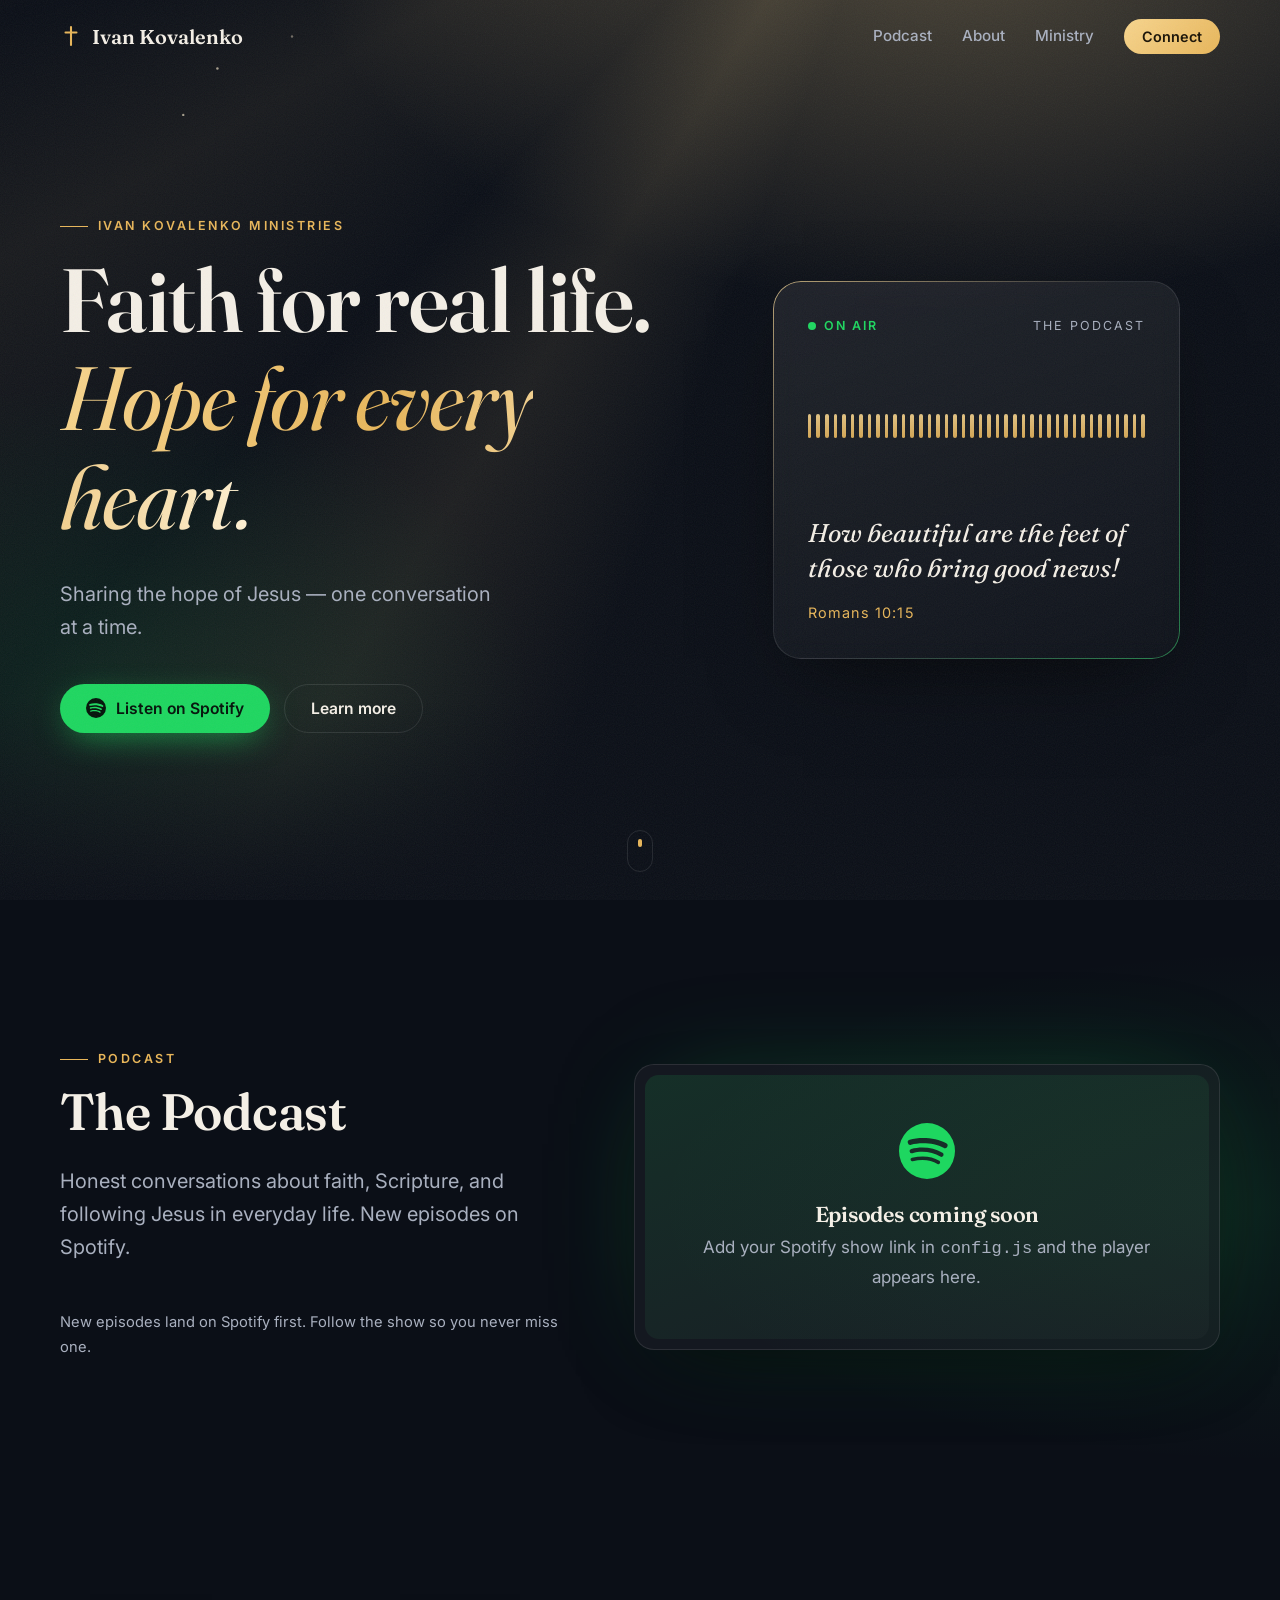
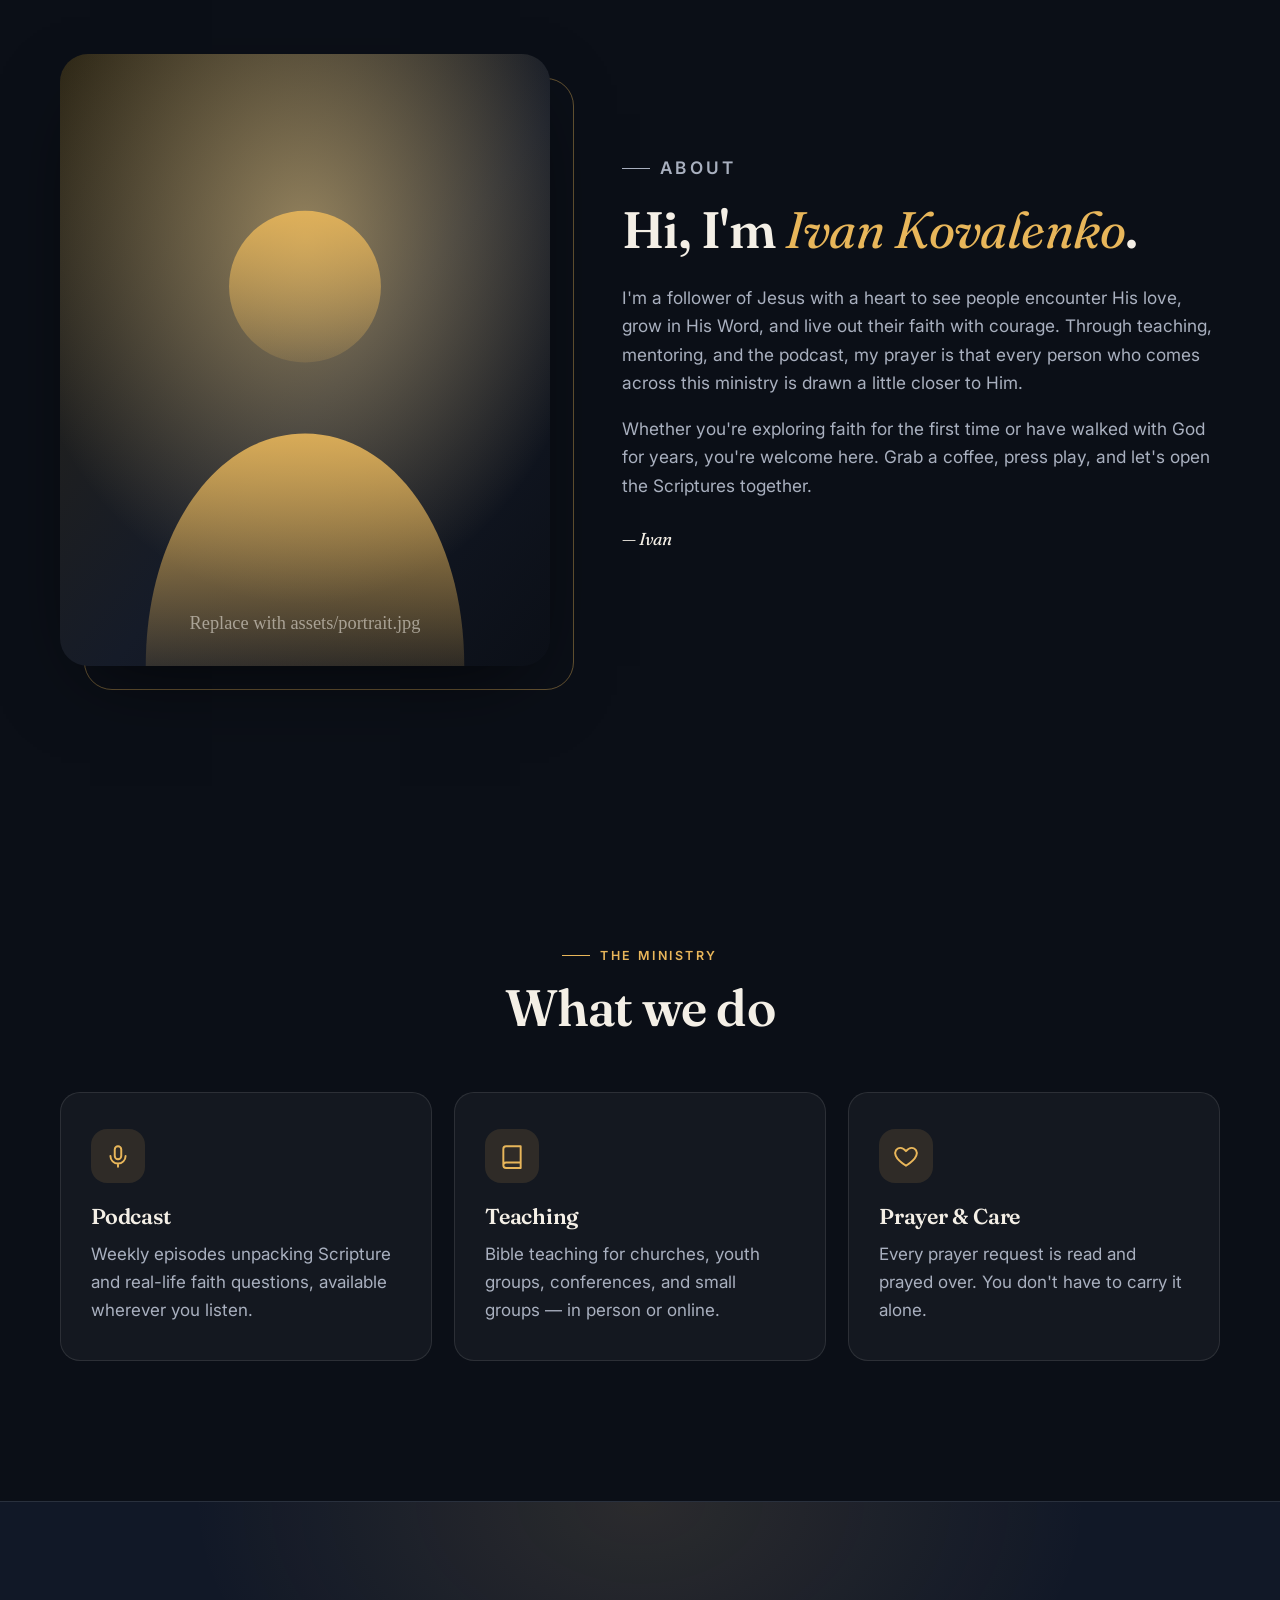
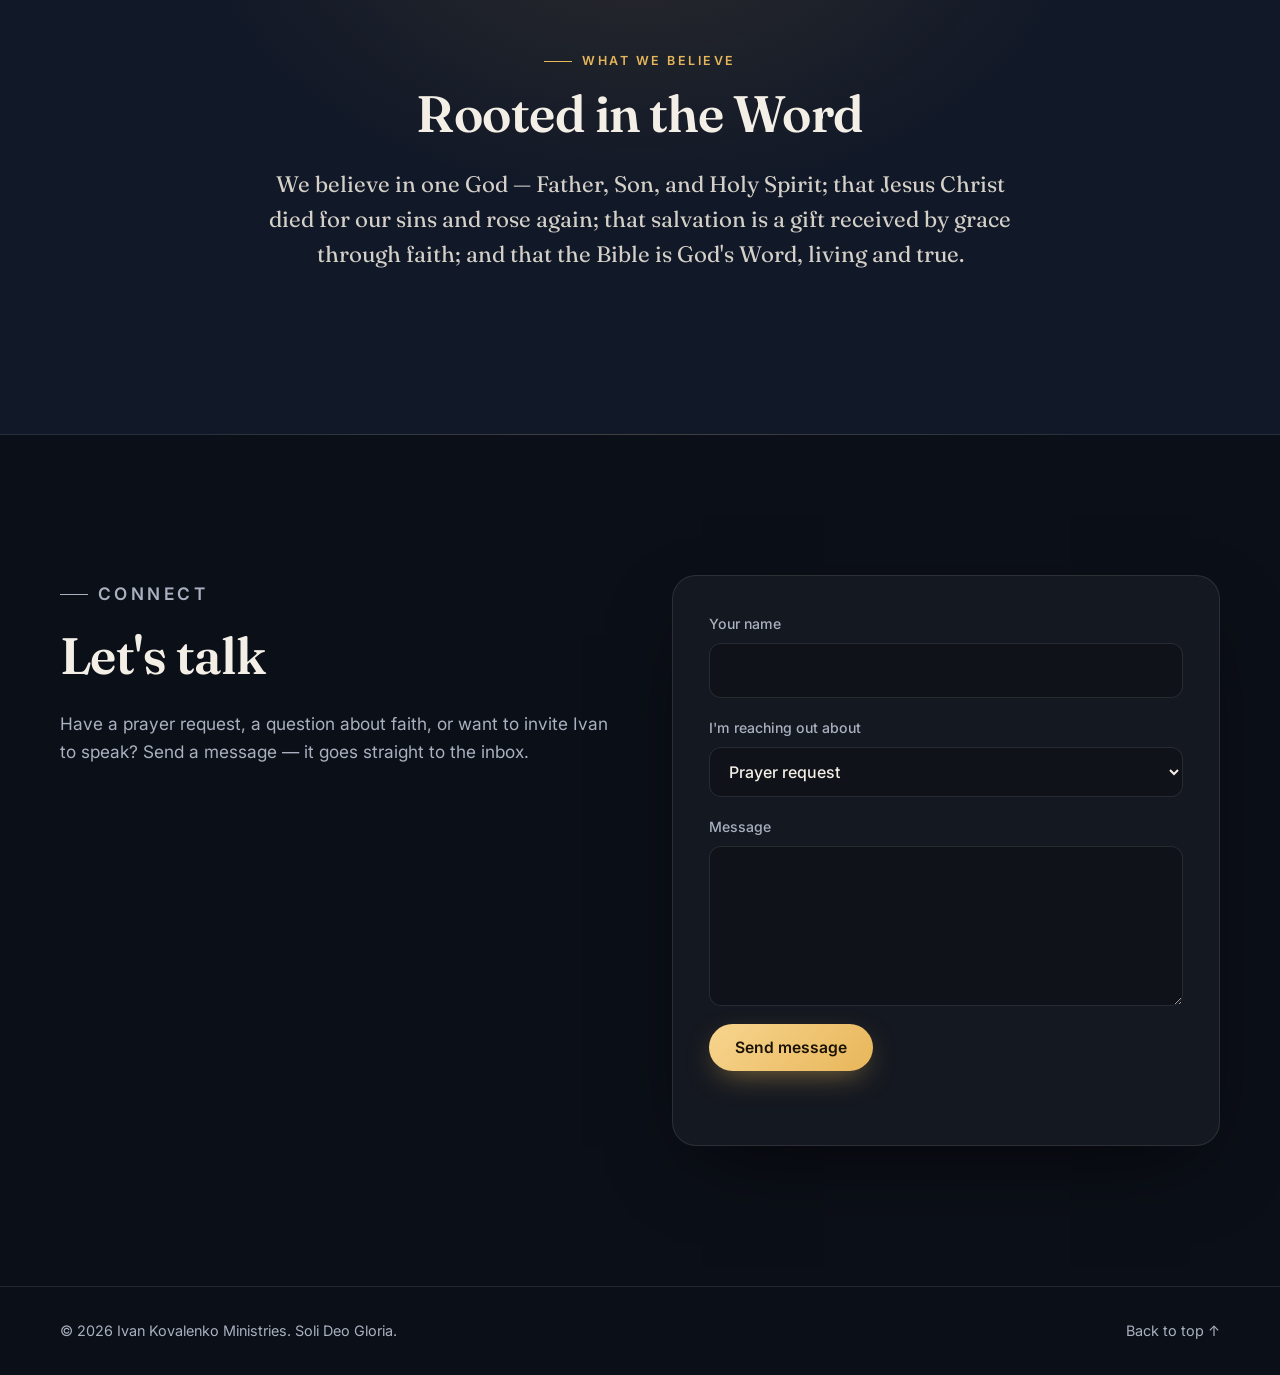
==== index.html @ 9dbd7602 "Build ministry & podcast website with Spotify embed Single-page static site: animated hero, Spotify " ====
<!doctype html>
<html lang="en">
<head>
  <meta charset="utf-8" />
  <meta name="viewport" content="width=device-width, initial-scale=1" />
  <title>Ivan Kovalenko — Ministry &amp; Podcast</title>
  <meta name="description" content="Ivan Kovalenko Ministries — teaching, encouragement, and a podcast about following Jesus. Listen on Spotify." />
  <meta property="og:title" content="Ivan Kovalenko — Ministry & Podcast" />
  <meta property="og:description" content="Teaching, encouragement, and a podcast about following Jesus. Listen on Spotify." />
  <meta property="og:type" content="website" />
  <meta name="theme-color" content="#1b2433" />
  <link rel="icon" href="assets/favicon.svg" type="image/svg+xml" />
  <link rel="preconnect" href="https://fonts.googleapis.com" />
  <link rel="preconnect" href="https://fonts.gstatic.com" crossorigin />
  <link href="https://fonts.googleapis.com/css2?family=Fraunces:opsz,wght@9..144,400;9..144,600;9..144,700&family=Inter:wght@400;500;600&display=swap" rel="stylesheet" />
  <link rel="stylesheet" href="styles.css" />
  <script src="config.js"></script>
</head>
<body>
  <a class="skip" href="#main">Skip to content</a>

  <header class="nav" id="top">
    <div class="wrap nav__inner">
      <a class="brand" href="#top">
        <svg class="brand__mark" viewBox="0 0 32 32" aria-hidden="true"><path d="M16 3v26M8 11h16" stroke="currentColor" stroke-width="3" stroke-linecap="round" fill="none"/></svg>
        <span data-site="name">Ivan Kovalenko</span>
      </a>
      <button class="nav__toggle" aria-expanded="false" aria-controls="nav-links" aria-label="Open menu">
        <span></span><span></span>
      </button>
      <nav id="nav-links" class="nav__links">
        <a href="#podcast">Podcast</a>
        <a href="#about">About</a>
        <a href="#ministry">Ministry</a>
        <a href="#contact" class="btn btn--small">Connect</a>
      </nav>
    </div>
  </header>

  <main id="main">
    <!-- HERO -->
    <section class="hero">
      <canvas class="stars" id="stars" aria-hidden="true"></canvas>
      <div class="wrap hero__grid">
        <div class="hero__copy reveal">
          <p class="eyebrow" data-site="ministryName">Ivan Kovalenko Ministries</p>
          <h1>Faith for real life.<br /><em>Hope for every heart.</em></h1>
          <p class="lead" data-site="tagline">Sharing the hope of Jesus — one conversation at a time.</p>
          <div class="hero__actions">
            <a class="btn btn--spotify" href="#podcast" data-spotify-link>
              <svg viewBox="0 0 24 24" aria-hidden="true"><path fill="currentColor" d="M12 0a12 12 0 1 0 0 24 12 12 0 0 0 0-24Zm5.5 17.3a.75.75 0 0 1-1 .25c-2.8-1.7-6.4-2.1-10.6-1.2a.75.75 0 1 1-.33-1.46c4.6-1 8.6-.6 11.7 1.3.35.22.47.68.25 1.1Zm1.47-3.27a.94.94 0 0 1-1.29.31c-3.2-2-8.1-2.55-11.9-1.4a.94.94 0 1 1-.54-1.8c4.3-1.3 9.7-.67 13.4 1.6.44.27.58.85.31 1.29Zm.13-3.4C15.3 8.4 8.9 8.2 5.2 9.3a1.12 1.12 0 1 1-.65-2.15c4.3-1.3 11.3-1.05 15.7 1.56a1.12 1.12 0 0 1-1.15 1.93Z"/></svg>
              Listen on Spotify
            </a>
            <a class="btn btn--ghost" href="#about">Learn more</a>
          </div>
        </div>
        <figure class="onair reveal" style="--d:.2s">
          <div class="onair__top"><span class="live">On air</span><span>The Podcast</span></div>
          <div class="wave" id="wave" aria-hidden="true"></div>
          <blockquote data-site="heroVerse.text">How beautiful are the feet of those who bring good news!</blockquote>
          <figcaption data-site="heroVerse.ref">Romans 10:15</figcaption>
        </figure>
      </div>
      <a class="scroll-cue" href="#podcast" aria-label="Scroll to podcast"></a>
    </section>

    <!-- PODCAST -->
    <section class="section podcast" id="podcast">
      <div class="wrap podcast__grid">
        <div>
          <p class="eyebrow">Podcast</p>
          <h2 data-site="podcast.title">The Podcast</h2>
          <p class="lead" data-site="podcast.description">Honest conversations about faith, Scripture, and following Jesus in everyday life.</p>
          <ul class="platforms" id="platforms"></ul>
          <p class="hint">New episodes land on Spotify first. Follow the show so you never miss one.</p>
        </div>
        <div class="player reveal" id="player" style="--d:.15s">
          <!-- Filled in from config.js. Shows a friendly placeholder until a Spotify link is set. -->
        </div>
      </div>
    </section>

    <!-- ABOUT -->
    <section class="section about" id="about">
      <div class="wrap about__grid">
        <div class="portrait reveal" aria-hidden="true">
          <img src="assets/portrait.jpg" alt="" id="portrait" onerror="this.onerror=null;this.src='assets/portrait.svg'" />
        </div>
        <div>
          <p class="eyebrow">About</p>
          <h2>Hi, I'm <span data-site="name">Ivan Kovalenko</span>.</h2>
          <p>
            I'm a follower of Jesus with a heart to see people encounter His love, grow in His Word,
            and live out their faith with courage. Through teaching, mentoring, and the podcast,
            my prayer is that every person who comes across this ministry is drawn a little closer to Him.
          </p>
          <p>
            Whether you're exploring faith for the first time or have walked with God for years,
            you're welcome here. Grab a coffee, press play, and let's open the Scriptures together.
          </p>
          <p class="signature">— Ivan</p>
        </div>
      </div>
    </section>

    <!-- MINISTRY -->
    <section class="section ministry" id="ministry">
      <div class="wrap">
        <p class="eyebrow center">The Ministry</p>
        <h2 class="center">What we do</h2>
        <div class="cards">
          <article class="card reveal">
            <div class="card__icon" aria-hidden="true">
              <svg viewBox="0 0 24 24"><path d="M12 3a3 3 0 0 0-3 3v6a3 3 0 0 0 6 0V6a3 3 0 0 0-3-3Zm-7 9a7 7 0 0 0 14 0M12 19v3" fill="none" stroke="currentColor" stroke-width="1.8" stroke-linecap="round"/></svg>
            </div>
            <h3>Podcast</h3>
            <p>Weekly episodes unpacking Scripture and real-life faith questions, available wherever you listen.</p>
          </article>
          <article class="card reveal">
            <div class="card__icon" aria-hidden="true">
              <svg viewBox="0 0 24 24"><path d="M4 5.5A2.5 2.5 0 0 1 6.5 3H20v15H6.5A2.5 2.5 0 0 0 4 20.5v-15ZM4 20.5A2.5 2.5 0 0 0 6.5 23H20v-5" fill="none" stroke="currentColor" stroke-width="1.8" stroke-linejoin="round"/></svg>
            </div>
            <h3>Teaching</h3>
            <p>Bible teaching for churches, youth groups, conferences, and small groups — in person or online.</p>
          </article>
          <article class="card reveal">
            <div class="card__icon" aria-hidden="true">
              <svg viewBox="0 0 24 24"><path d="M12 21s-7.5-4.6-9.5-9.3C1 8.2 3.2 4.5 6.8 4.5c2.1 0 3.6 1.1 5.2 3 1.6-1.9 3.1-3 5.2-3 3.6 0 5.8 3.7 4.3 7.2C19.5 16.4 12 21 12 21Z" fill="none" stroke="currentColor" stroke-width="1.8" stroke-linejoin="round"/></svg>
            </div>
            <h3>Prayer &amp; Care</h3>
            <p>Every prayer request is read and prayed over. You don't have to carry it alone.</p>
          </article>
        </div>
      </div>
    </section>

    <!-- BELIEFS -->
    <section class="section beliefs">
      <div class="wrap narrow center">
        <p class="eyebrow">What we believe</p>
        <h2>Rooted in the Word</h2>
        <p class="lead">
          We believe in one God — Father, Son, and Holy Spirit; that Jesus Christ died for our sins and rose again;
          that salvation is a gift received by grace through faith; and that the Bible is God's Word,
          living and true.
        </p>
      </div>
    </section>

    <!-- CONTACT -->
    <section class="section contact" id="contact">
      <div class="wrap contact__grid">
        <div>
          <p class="eyebrow">Connect</p>
          <h2>Let's talk</h2>
          <p>Have a prayer request, a question about faith, or want to invite Ivan to speak? Send a message — it goes straight to the inbox.</p>
          <ul class="socials" id="socials"></ul>
          <div class="give" id="give" hidden>
            <h3>Support the ministry</h3>
            <p>Your generosity helps keep the podcast and teaching free for everyone.</p>
            <a class="btn" id="give-link" href="#" target="_blank" rel="noopener">Give online</a>
          </div>
        </div>
        <form class="form reveal" id="contact-form" novalidate>
          <label>Your name
            <input name="name" type="text" autocomplete="name" required />
          </label>
          <label>I'm reaching out about
            <select name="topic">
              <option>Prayer request</option>
              <option>Speaking invitation</option>
              <option>Podcast feedback</option>
              <option>Something else</option>
            </select>
          </label>
          <label>Message
            <textarea name="message" rows="5" required></textarea>
          </label>
          <button class="btn" type="submit">Send message</button>
          <p class="form__note" id="form-note" role="status"></p>
        </form>
      </div>
    </section>
  </main>

  <footer class="footer">
    <div class="wrap footer__inner">
      <p>© <span id="year"></span> <span data-site="ministryName">Ivan Kovalenko Ministries</span>. Soli Deo Gloria.</p>
      <a href="#top">Back to top ↑</a>
    </div>
  </footer>

  <script src="main.js"></script>
</body>
</html>
---- styles.css ----
/* ─────────────────────────────────────────────────────────────
   Ivan Kovalenko — Ministry & Podcast
   Theme: night sky, warm gold light, Spotify green accents
   ───────────────────────────────────────────────────────────── */
:root {
  --bg: #0b0f17;
  --bg-2: #111827;
  --surface: rgba(255, 255, 255, 0.04);
  --surface-2: rgba(255, 255, 255, 0.07);
  --line: rgba(255, 255, 255, 0.1);
  --text: #f4efe6;
  --muted: #a9b0bf;
  --gold: #e8b65a;
  --gold-2: #f7d58e;
  --spotify: #1ed760;
  --radius: 20px;
  --serif: "Fraunces", Georgia, serif;
  --sans: "Inter", system-ui, -apple-system, Segoe UI, Roboto, sans-serif;
  --shadow: 0 30px 80px -30px rgba(0, 0, 0, 0.7);
}

*,
*::before,
*::after { box-sizing: border-box; }

html { scroll-behavior: smooth; scroll-padding-top: 80px; }

body {
  margin: 0;
  background: var(--bg);
  color: var(--text);
  font-family: var(--sans);
  font-size: 17px;
  line-height: 1.65;
  -webkit-font-smoothing: antialiased;
  overflow-x: hidden;
}

/* Film grain over everything for a warm, cinematic texture */
body::after {
  content: "";
  position: fixed;
  inset: 0;
  pointer-events: none;
  z-index: 100;
  opacity: 0.06;
  background-image: url("data:image/svg+xml;utf8,<svg xmlns='http://www.w3.org/2000/svg' width='160' height='160'><filter id='n'><feTurbulence type='fractalNoise' baseFrequency='.9' numOctaves='3' stitchTiles='stitch'/></filter><rect width='100%' height='100%' filter='url(%23n)'/></svg>");
}

img { max-width: 100%; display: block; }
a { color: inherit; }
h1, h2, h3 { font-family: var(--serif); font-weight: 600; line-height: 1.1; margin: 0 0 0.5em; letter-spacing: -0.01em; }
h2 { font-size: clamp(2rem, 4.5vw, 3.2rem); }
h3 { font-size: 1.35rem; }
p { margin: 0 0 1em; }

.wrap { width: min(1160px, 100% - 32px); margin-inline: auto; }
.narrow { max-width: 760px; }
.center { text-align: center; }

.skip { position: absolute; left: -9999px; }
.skip:focus { left: 16px; top: 16px; z-index: 200; background: var(--gold); color: #111; padding: 8px 14px; border-radius: 8px; }

.eyebrow {
  display: inline-flex;
  align-items: center;
  gap: 10px;
  font-size: 0.78rem;
  font-weight: 600;
  letter-spacing: 0.2em;
  text-transform: uppercase;
  color: var(--gold);
  margin-bottom: 1.1em;
}
.eyebrow::before { content: ""; width: 28px; height: 1px; background: currentColor; }
.eyebrow.center { display: flex; justify-content: center; }

.lead { font-size: clamp(1.08rem, 1.6vw, 1.25rem); color: var(--muted); }

/* ── Buttons ─────────────────────────────────────────────── */
.btn {
  --b: var(--gold);
  display: inline-flex;
  align-items: center;
  gap: 10px;
  padding: 14px 26px;
  border-radius: 999px;
  border: 0;
  background: linear-gradient(135deg, var(--gold-2), var(--gold));
  color: #1a1306;
  font: 600 0.98rem var(--sans);
  text-decoration: none;
  cursor: pointer;
  transition: transform 0.2s ease, box-shadow 0.2s ease, background 0.2s;
  box-shadow: 0 10px 30px -10px rgba(232, 182, 90, 0.6);
}
.btn:hover { transform: translateY(-2px); box-shadow: 0 16px 40px -12px rgba(232, 182, 90, 0.8); }
.btn svg { width: 20px; height: 20px; }
.btn--small { padding: 9px 18px; font-size: 0.9rem; box-shadow: none; }
.btn--spotify { background: var(--spotify); color: #04130a; box-shadow: 0 10px 34px -10px rgba(30, 215, 96, 0.7); }
.btn--spotify:hover { box-shadow: 0 18px 44px -12px rgba(30, 215, 96, 0.9); }
.btn--ghost { background: transparent; color: var(--text); border: 1px solid var(--line); box-shadow: none; }
.btn--ghost:hover { background: var(--surface-2); box-shadow: none; }
:focus-visible { outline: 2px solid var(--gold); outline-offset: 3px; }

/* ── Nav ─────────────────────────────────────────────────── */
.nav {
  position: fixed;
  inset: 0 0 auto;
  z-index: 50;
  transition: background 0.3s, border-color 0.3s, backdrop-filter 0.3s;
  border-bottom: 1px solid transparent;
}
.nav.is-scrolled { background: rgba(11, 15, 23, 0.75); backdrop-filter: blur(14px); border-color: var(--line); }
.nav__inner { display: flex; align-items: center; justify-content: space-between; height: 72px; }
.brand { display: inline-flex; align-items: center; gap: 10px; font-family: var(--serif); font-size: 1.25rem; font-weight: 600; text-decoration: none; }
.brand__mark { width: 22px; height: 22px; color: var(--gold); }
.nav__links { display: flex; align-items: center; gap: 30px; }
.nav__links a:not(.btn) { text-decoration: none; color: var(--muted); font-size: 0.95rem; font-weight: 500; transition: color 0.2s; }
.nav__links a:not(.btn):hover { color: var(--text); }
.nav__toggle { display: none; background: none; border: 0; width: 44px; height: 44px; cursor: pointer; padding: 10px; }
.nav__toggle span { display: block; height: 2px; background: var(--text); margin: 6px 0; transition: transform 0.3s; }
.nav__toggle[aria-expanded="true"] span:first-child { transform: translateY(4px) rotate(45deg); }
.nav__toggle[aria-expanded="true"] span:last-child { transform: translateY(-4px) rotate(-45deg); }

/* ── Hero ────────────────────────────────────────────────── */
.hero {
  position: relative;
  min-height: 100svh;
  display: grid;
  align-items: center;
  padding: 120px 0 80px;
  isolation: isolate;
  overflow: hidden;
}
/* Light breaking through: a warm glow and soft rays from the top */
.hero::before {
  content: "";
  position: absolute;
  inset: -20% -10% auto;
  height: 120%;
  z-index: -2;
  background:
    radial-gradient(60% 50% at 70% 10%, rgba(247, 213, 142, 0.28), transparent 70%),
    radial-gradient(40% 40% at 15% 80%, rgba(30, 215, 96, 0.1), transparent 70%),
    conic-gradient(from 200deg at 70% -10%, transparent 0deg, rgba(247, 213, 142, 0.08) 12deg, transparent 24deg, rgba(247, 213, 142, 0.06) 40deg, transparent 52deg, rgba(247, 213, 142, 0.07) 70deg, transparent 84deg);
  animation: breathe 10s ease-in-out infinite alternate;
}
.hero::after {
  content: "";
  position: absolute;
  inset: auto 0 0;
  height: 200px;
  z-index: -1;
  background: linear-gradient(transparent, var(--bg));
}
@keyframes breathe { from { opacity: 0.75; transform: scale(1); } to { opacity: 1; transform: scale(1.05); } }

.stars { position: absolute; inset: 0; z-index: -2; pointer-events: none; }

.hero__grid { display: grid; grid-template-columns: 1.25fr 1fr; gap: 64px; align-items: center; }
.hero h1 { font-size: clamp(2.8rem, 7vw, 5.6rem); font-weight: 600; margin-bottom: 0.35em; }
.hero h1 em {
  font-style: italic;
  font-weight: 400;
  background: linear-gradient(100deg, var(--gold-2), var(--gold) 50%, #fff3d6);
  -webkit-background-clip: text;
  background-clip: text;
  color: transparent;
}
.hero .lead { max-width: 34ch; margin-bottom: 2em; }
.hero__actions { display: flex; flex-wrap: wrap; gap: 14px; }

/* Hero visual: glowing "now playing" card with live waveform */
.onair {
  position: relative;
  padding: 34px;
  border-radius: 28px;
  background: linear-gradient(160deg, rgba(255, 255, 255, 0.08), rgba(255, 255, 255, 0.02));
  border: 1px solid var(--line);
  backdrop-filter: blur(10px);
  box-shadow: var(--shadow);
  transform: rotate(1.5deg);
}
.onair::before {
  content: "";
  position: absolute;
  inset: -1px;
  border-radius: inherit;
  padding: 1px;
  background: linear-gradient(140deg, rgba(247, 213, 142, 0.7), transparent 40%, transparent 60%, rgba(30, 215, 96, 0.5));
  -webkit-mask: linear-gradient(#000 0 0) content-box, linear-gradient(#000 0 0);
  -webkit-mask-composite: xor;
  mask-composite: exclude;
  pointer-events: none;
}
.onair__top { display: flex; align-items: center; justify-content: space-between; font-size: 0.78rem; letter-spacing: 0.16em; text-transform: uppercase; color: var(--muted); }
.live { display: inline-flex; align-items: center; gap: 8px; color: var(--spotify); font-weight: 600; }
.live::before { content: ""; width: 8px; height: 8px; border-radius: 50%; background: currentColor; box-shadow: 0 0 0 0 currentColor; animation: pulse 1.8s infinite; }
@keyframes pulse { 0% { box-shadow: 0 0 0 0 rgba(30, 215, 96, 0.6); } 100% { box-shadow: 0 0 0 12px rgba(30, 215, 96, 0); } }

.wave { display: flex; align-items: center; gap: 5px; height: 120px; margin: 30px 0; }
.wave i {
  flex: 1;
  border-radius: 99px;
  background: linear-gradient(var(--gold-2), var(--gold));
  height: 20%;
  animation: bar 1.4s ease-in-out infinite;
  opacity: 0.9;
}
@keyframes bar { 0%, 100% { height: 18%; } 50% { height: var(--h, 80%); } }

.onair blockquote { font-family: var(--serif); font-size: clamp(1.3rem, 2.2vw, 1.6rem); font-style: italic; line-height: 1.35; margin: 0 0 0.6em; }
.onair figcaption { color: var(--gold); font-size: 0.9rem; letter-spacing: 0.08em; }

.scroll-cue { position: absolute; left: 50%; bottom: 28px; translate: -50% 0; width: 26px; height: 42px; border: 1.5px solid var(--line); border-radius: 20px; }
.scroll-cue::after { content: ""; position: absolute; left: 50%; top: 8px; width: 4px; height: 8px; margin-left: -2px; border-radius: 4px; background: var(--gold); animation: cue 2s infinite; }
@keyframes cue { 0% { opacity: 0; transform: translateY(0); } 40% { opacity: 1; } 100% { opacity: 0; transform: translateY(14px); } }

/* ── Sections ────────────────────────────────────────────── */
.section { padding: clamp(80px, 12vw, 140px) 0; position: relative; }

/* Podcast */
.podcast { background: radial-gradient(70% 60% at 100% 50%, rgba(30, 215, 96, 0.08), transparent 70%); }
.podcast__grid { display: grid; grid-template-columns: 1fr 1.15fr; gap: 64px; align-items: center; }
.platforms { list-style: none; padding: 0; margin: 28px 0 18px; display: flex; flex-wrap: wrap; gap: 12px; }
.hint { color: var(--muted); font-size: 0.92rem; }

.player {
  border-radius: var(--radius);
  background: var(--surface);
  border: 1px solid var(--line);
  padding: 10px;
  box-shadow: var(--shadow), 0 0 120px -40px rgba(30, 215, 96, 0.35);
}
.player iframe { display: block; width: 100%; height: 352px; border: 0; border-radius: 14px; }
.player__empty { padding: 48px 32px; text-align: center; border-radius: 14px; background: linear-gradient(160deg, rgba(30, 215, 96, 0.12), rgba(255, 255, 255, 0.02)); }
.player__empty svg { width: 56px; height: 56px; color: var(--spotify); margin: 0 auto 16px; }
.player__empty h3 { margin-bottom: 0.3em; }
.player__empty p { color: var(--muted); margin: 0; }

/* About */
.about__grid { display: grid; grid-template-columns: 0.9fr 1.1fr; gap: 72px; align-items: center; }
.portrait { position: relative; aspect-ratio: 4 / 5; border-radius: 28px; }
.portrait img { width: 100%; height: 100%; object-fit: cover; border-radius: inherit; position: relative; z-index: 1; box-shadow: var(--shadow); }
.portrait::before {
  content: "";
  position: absolute;
  inset: 24px -24px -24px 24px;
  border-radius: inherit;
  border: 1px solid rgba(232, 182, 90, 0.4);
}
.about p { color: var(--muted); font-size: 1.08rem; }
.about h2 span { color: var(--gold); font-style: italic; font-weight: 400; }
.signature { font-family: var(--serif); font-style: italic; font-size: 1.6rem; color: var(--text) !important; margin-top: 1.4em; }

/* Ministry cards */
.cards { display: grid; grid-template-columns: repeat(3, 1fr); gap: 22px; margin-top: 56px; }
.card {
  position: relative;
  padding: 36px 30px;
  border-radius: var(--radius);
  background: var(--surface);
  border: 1px solid var(--line);
  transition: transform 0.35s ease, border-color 0.35s, background 0.35s;
  overflow: hidden;
}
.card::after {
  content: "";
  position: absolute;
  inset: auto -40% -60% auto;
  width: 220px;
  height: 220px;
  border-radius: 50%;
  background: radial-gradient(rgba(232, 182, 90, 0.25), transparent 70%);
  opacity: 0;
  transition: opacity 0.35s;
}
.card:hover { transform: translateY(-6px); border-color: rgba(232, 182, 90, 0.45); background: var(--surface-2); }
.card:hover::after { opacity: 1; }
.card__icon { width: 54px; height: 54px; display: grid; place-items: center; border-radius: 16px; background: rgba(232, 182, 90, 0.12); color: var(--gold); margin-bottom: 22px; }
.card__icon svg { width: 26px; height: 26px; }
.card p { color: var(--muted); margin: 0; }

/* Beliefs — big verse band */
.beliefs {
  background:
    radial-gradient(50% 80% at 50% 0%, rgba(232, 182, 90, 0.12), transparent 70%),
    var(--bg-2);
  border-block: 1px solid var(--line);
}
.beliefs .lead { color: #d4d0c8; font-size: clamp(1.15rem, 2vw, 1.4rem); font-family: var(--serif); line-height: 1.55; }

/* Contact */
.contact__grid { display: grid; grid-template-columns: 1fr 1fr; gap: 64px; align-items: start; }
.contact__grid > div > p { color: var(--muted); font-size: 1.08rem; }
.socials { list-style: none; padding: 0; margin: 24px 0 0; display: flex; gap: 12px; flex-wrap: wrap; }
.socials a { display: inline-flex; padding: 10px 18px; border-radius: 999px; border: 1px solid var(--line); text-decoration: none; font-size: 0.92rem; transition: background 0.2s, border-color 0.2s; }
.socials a:hover { background: var(--surface-2); border-color: var(--gold); }
.give { margin-top: 40px; padding: 28px; border-radius: var(--radius); background: linear-gradient(150deg, rgba(232, 182, 90, 0.14), rgba(255, 255, 255, 0.02)); border: 1px solid rgba(232, 182, 90, 0.3); }
.give p { color: var(--muted); }

.form { display: grid; gap: 18px; padding: 36px; border-radius: 24px; background: var(--surface); border: 1px solid var(--line); box-shadow: var(--shadow); }
.form label { display: grid; gap: 8px; font-size: 0.88rem; font-weight: 500; color: var(--muted); }
.form input,
.form select,
.form textarea {
  font: inherit;
  font-size: 1rem;
  color: var(--text);
  background: rgba(0, 0, 0, 0.25);
  border: 1px solid var(--line);
  border-radius: 12px;
  padding: 13px 15px;
  transition: border-color 0.2s, box-shadow 0.2s;
}
.form select option { background: var(--bg-2); }
.form input:focus,
.form select:focus,
.form textarea:focus { outline: none; border-color: var(--gold); box-shadow: 0 0 0 4px rgba(232, 182, 90, 0.15); }
.form textarea { resize: vertical; }
.form .btn { justify-self: start; }
.form__note { margin: 0; font-size: 0.9rem; color: var(--gold-2); min-height: 1.4em; }

/* Footer */
.footer { border-top: 1px solid var(--line); padding: 32px 0; color: var(--muted); font-size: 0.9rem; }
.footer__inner { display: flex; justify-content: space-between; gap: 16px; flex-wrap: wrap; }
.footer p { margin: 0; }
.footer a { text-decoration: none; }
.footer a:hover { color: var(--gold); }

/* ── Scroll reveal ───────────────────────────────────────── */
.reveal { opacity: 0; transform: translateY(28px); transition: opacity 0.9s ease, transform 0.9s cubic-bezier(0.2, 0.7, 0.2, 1); transition-delay: var(--d, 0s); }
.reveal.is-in { opacity: 1; transform: none; }

/* ── Responsive ──────────────────────────────────────────── */
@media (max-width: 900px) {
  .hero__grid,
  .podcast__grid,
  .about__grid,
  .contact__grid { grid-template-columns: 1fr; gap: 48px; }
  .onair { transform: none; }
  .cards { grid-template-columns: 1fr; }
  .portrait { max-width: 380px; }
  .portrait::before { inset: 16px -12px -16px 12px; }
}

@media (max-width: 720px) {
  .nav__toggle { display: block; }
  .nav__links {
    position: fixed;
    inset: 72px 0 auto;
    flex-direction: column;
    align-items: stretch;
    gap: 0;
    padding: 12px 16px 24px;
    background: rgba(11, 15, 23, 0.97);
    border-bottom: 1px solid var(--line);
    transform: translateY(-120%);
    transition: transform 0.35s ease;
  }
  .nav__links.is-open { transform: none; }
  .nav__links a:not(.btn) { padding: 14px 4px; border-bottom: 1px solid var(--line); font-size: 1.05rem; }
  .nav__links .btn { margin-top: 16px; justify-content: center; }
  .form { padding: 24px; }
  .scroll-cue { display: none; }
  .wave { height: 90px; }
}

@media (prefers-reduced-motion: reduce) {
  *, *::before, *::after { animation: none !important; transition: none !important; }
  .reveal { opacity: 1; transform: none; }
  html { scroll-behavior: auto; }
}
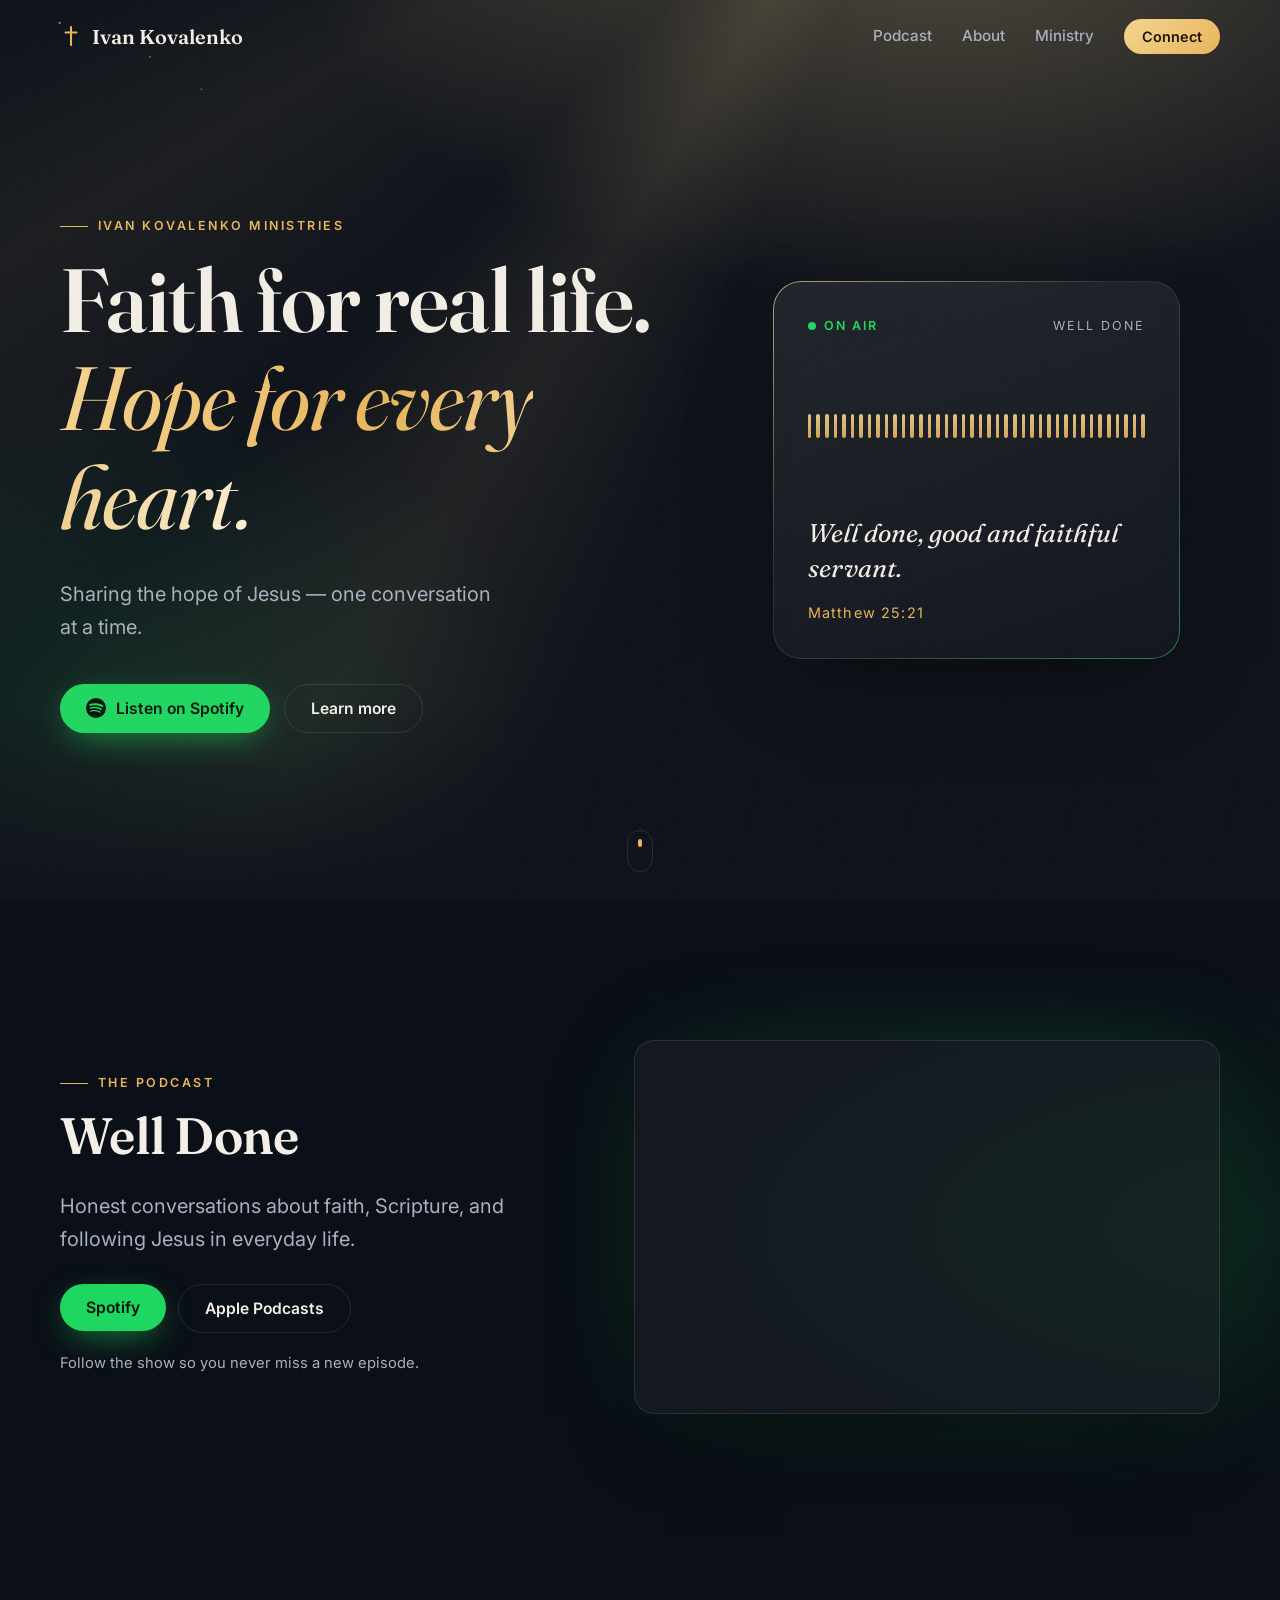
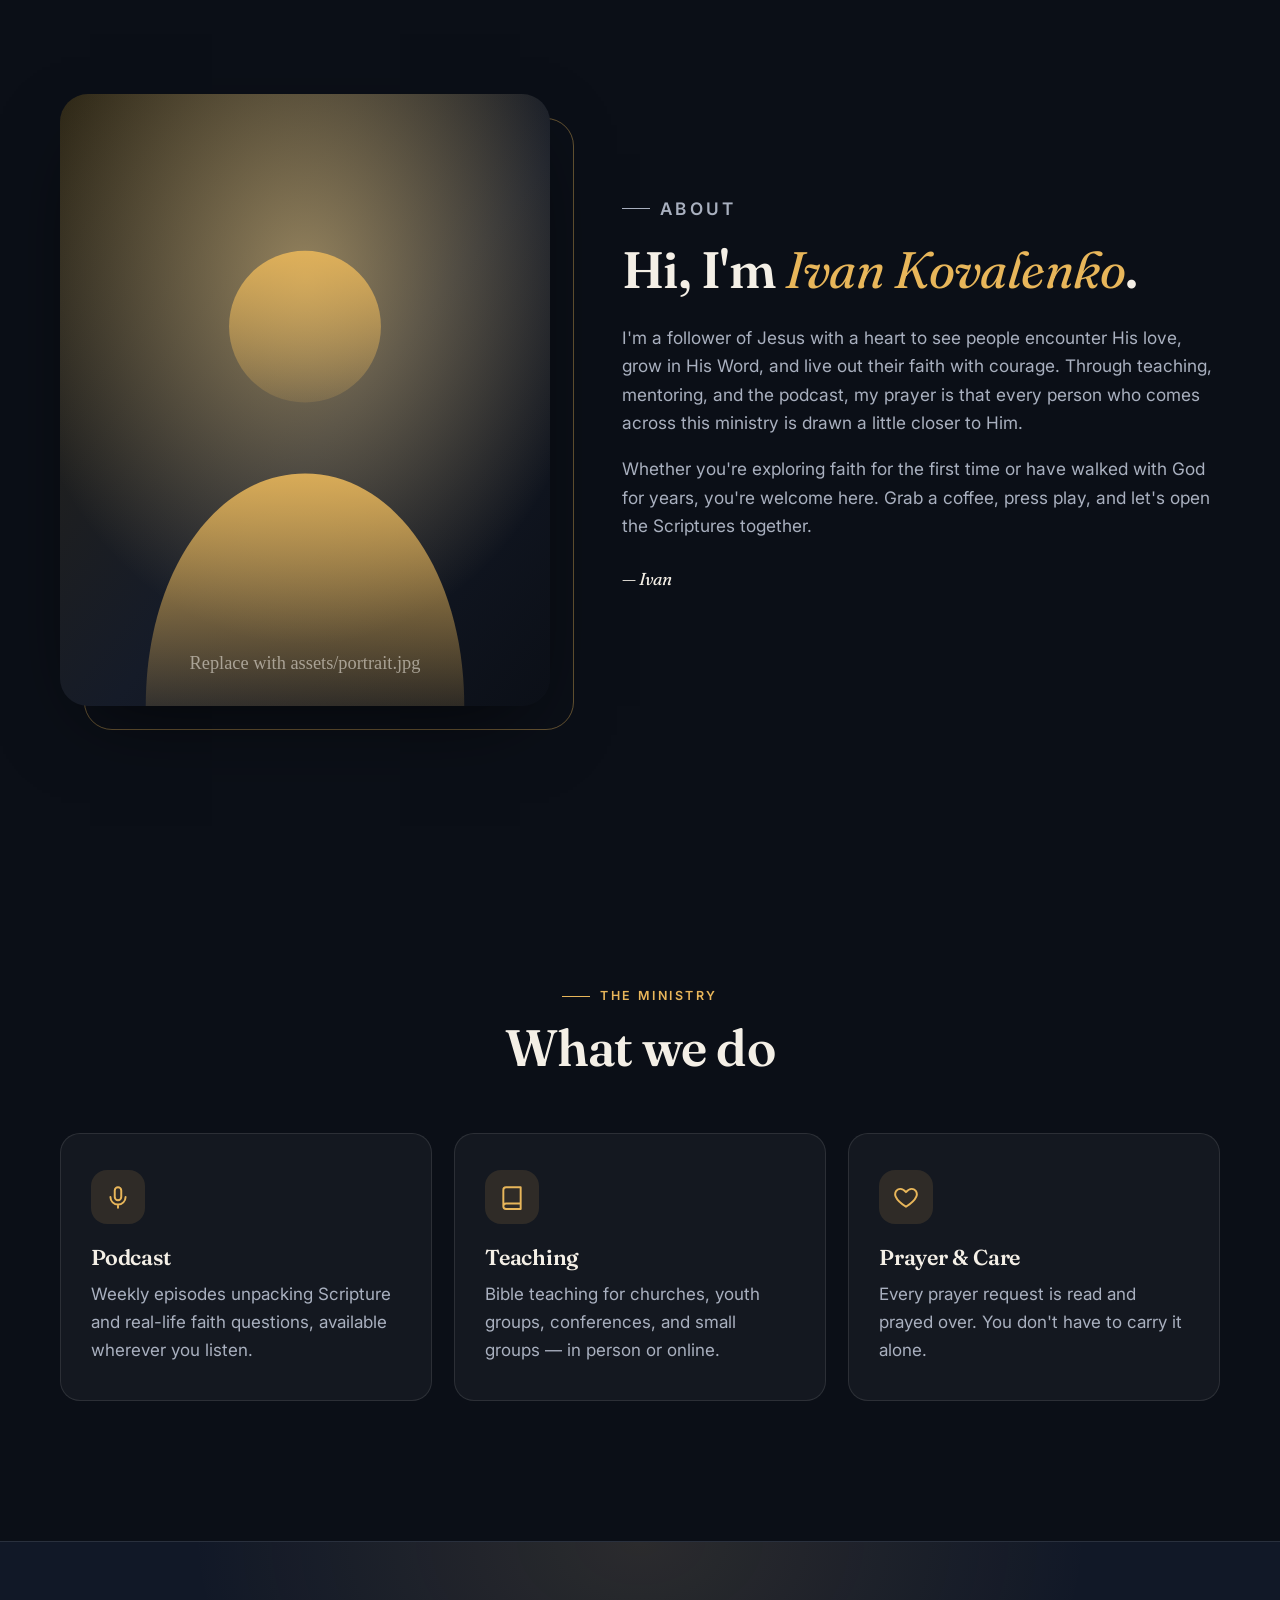
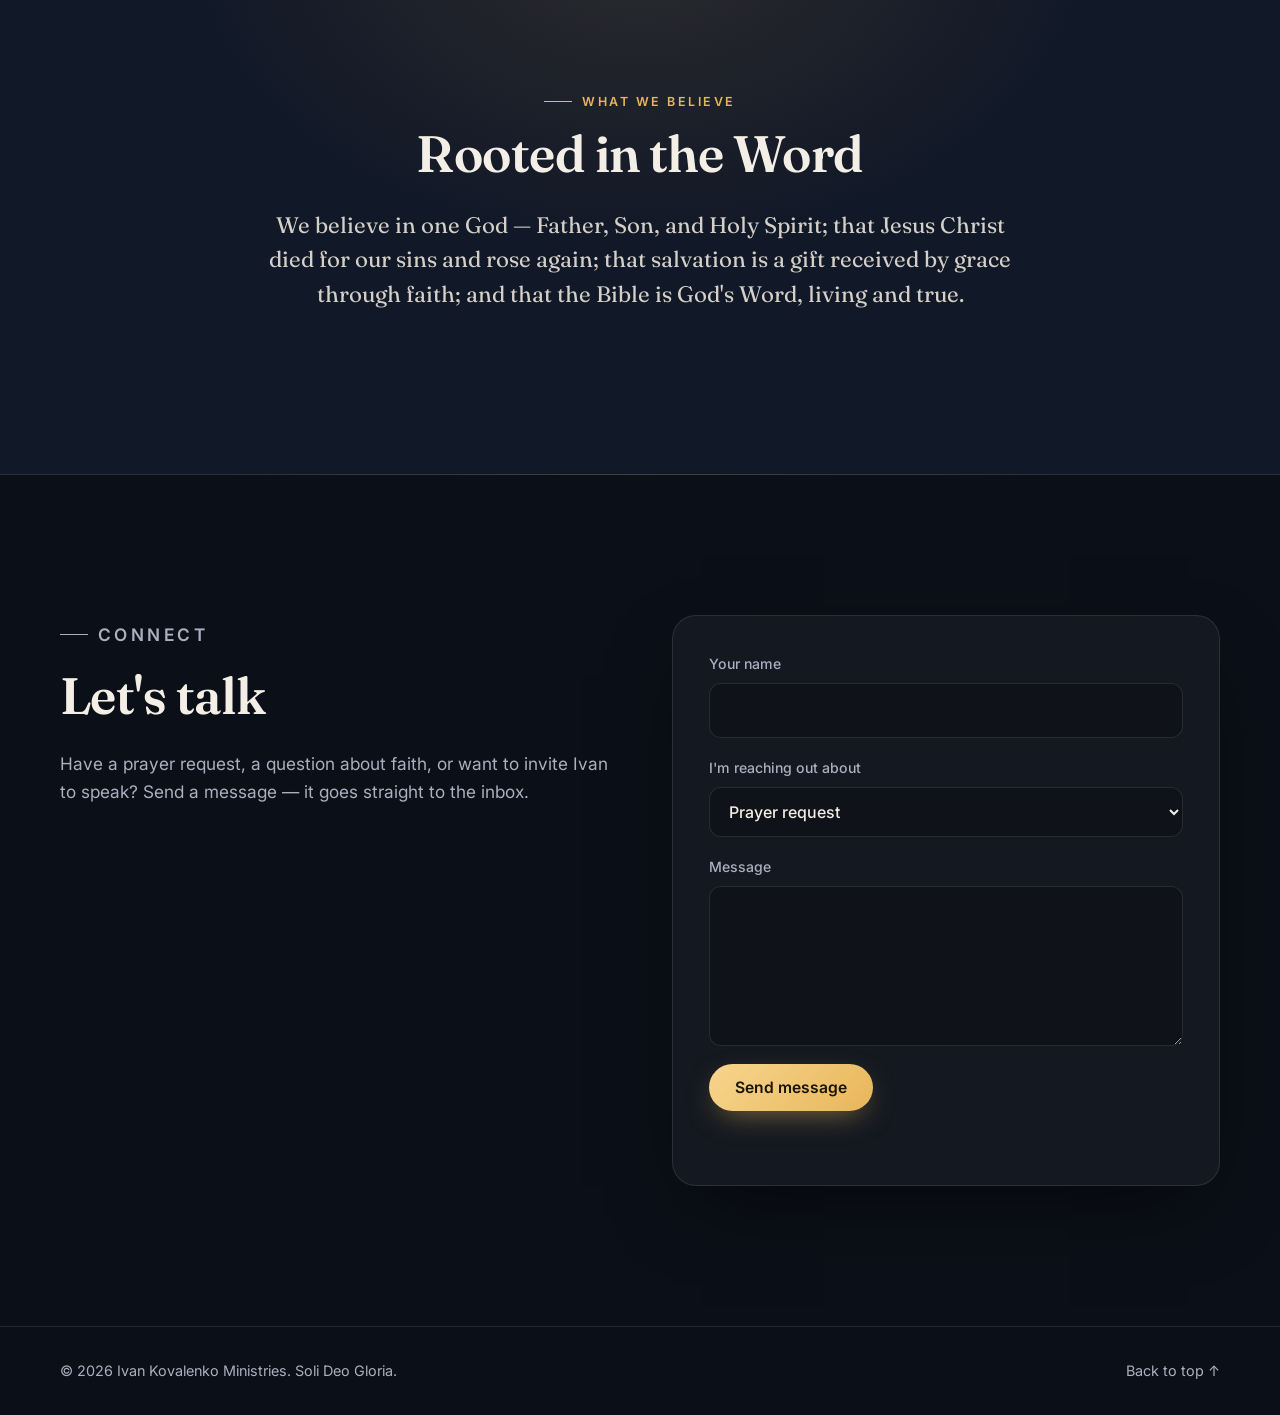
==== commit 03647b7a: "Connect the Well Done podcast on Spotify and Apple Podcasts Embed the Spotify show player, add Apple" ====
--- a/index.html
+++ b/index.html
@@ -4,9 +4,9 @@
   <meta charset="utf-8" />
   <meta name="viewport" content="width=device-width, initial-scale=1" />
   <title>Ivan Kovalenko — Ministry &amp; Podcast</title>
-  <meta name="description" content="Ivan Kovalenko Ministries — teaching, encouragement, and a podcast about following Jesus. Listen on Spotify." />
+  <meta name="description" content="Ivan Kovalenko Ministries — teaching, encouragement, and a podcast about following Jesus. Listen to Well Done." />
   <meta property="og:title" content="Ivan Kovalenko — Ministry & Podcast" />
-  <meta property="og:description" content="Teaching, encouragement, and a podcast about following Jesus. Listen on Spotify." />
+  <meta property="og:description" content="Teaching, encouragement, and a podcast about following Jesus. Listen to Well Done." />
   <meta property="og:type" content="website" />
   <meta name="theme-color" content="#1b2433" />
   <link rel="icon" href="assets/favicon.svg" type="image/svg+xml" />
@@ -49,16 +49,16 @@
           <div class="hero__actions">
             <a class="btn btn--spotify" href="#podcast" data-spotify-link>
               <svg viewBox="0 0 24 24" aria-hidden="true"><path fill="currentColor" d="M12 0a12 12 0 1 0 0 24 12 12 0 0 0 0-24Zm5.5 17.3a.75.75 0 0 1-1 .25c-2.8-1.7-6.4-2.1-10.6-1.2a.75.75 0 1 1-.33-1.46c4.6-1 8.6-.6 11.7 1.3.35.22.47.68.25 1.1Zm1.47-3.27a.94.94 0 0 1-1.29.31c-3.2-2-8.1-2.55-11.9-1.4a.94.94 0 1 1-.54-1.8c4.3-1.3 9.7-.67 13.4 1.6.44.27.58.85.31 1.29Zm.13-3.4C15.3 8.4 8.9 8.2 5.2 9.3a1.12 1.12 0 1 1-.65-2.15c4.3-1.3 11.3-1.05 15.7 1.56a1.12 1.12 0 0 1-1.15 1.93Z"/></svg>
-              Listen on Spotify
+              <span data-listen-label>Listen on Spotify</span>
             </a>
             <a class="btn btn--ghost" href="#about">Learn more</a>
           </div>
         </div>
         <figure class="onair reveal" style="--d:.2s">
-          <div class="onair__top"><span class="live">On air</span><span>The Podcast</span></div>
+          <div class="onair__top"><span class="live">On air</span><span data-site="podcast.title">Well Done</span></div>
           <div class="wave" id="wave" aria-hidden="true"></div>
-          <blockquote data-site="heroVerse.text">How beautiful are the feet of those who bring good news!</blockquote>
-          <figcaption data-site="heroVerse.ref">Romans 10:15</figcaption>
+          <blockquote data-site="heroVerse.text">Well done, good and faithful servant.</blockquote>
+          <figcaption data-site="heroVerse.ref">Matthew 25:21</figcaption>
         </figure>
       </div>
       <a class="scroll-cue" href="#podcast" aria-label="Scroll to podcast"></a>
@@ -68,11 +68,11 @@
     <section class="section podcast" id="podcast">
       <div class="wrap podcast__grid">
         <div>
-          <p class="eyebrow">Podcast</p>
-          <h2 data-site="podcast.title">The Podcast</h2>
+          <p class="eyebrow">The Podcast</p>
+          <h2 data-site="podcast.title">Well Done</h2>
           <p class="lead" data-site="podcast.description">Honest conversations about faith, Scripture, and following Jesus in everyday life.</p>
           <ul class="platforms" id="platforms"></ul>
-          <p class="hint">New episodes land on Spotify first. Follow the show so you never miss one.</p>
+          <p class="hint">Follow the show so you never miss a new episode.</p>
         </div>
         <div class="player reveal" id="player" style="--d:.15s">
           <!-- Filled in from config.js. Shows a friendly placeholder until a Spotify link is set. -->
--- a/styles.css
+++ b/styles.css
@@ -236,6 +236,7 @@
 .player iframe { display: block; width: 100%; height: 352px; border: 0; border-radius: 14px; }
 .player__empty { padding: 48px 32px; text-align: center; border-radius: 14px; background: linear-gradient(160deg, rgba(30, 215, 96, 0.12), rgba(255, 255, 255, 0.02)); }
 .player__empty svg { width: 56px; height: 56px; color: var(--spotify); margin: 0 auto 16px; }
+.player iframe.player__apple { height: 450px; }
 .player__empty h3 { margin-bottom: 0.3em; }
 .player__empty p { color: var(--muted); margin: 0; }
 
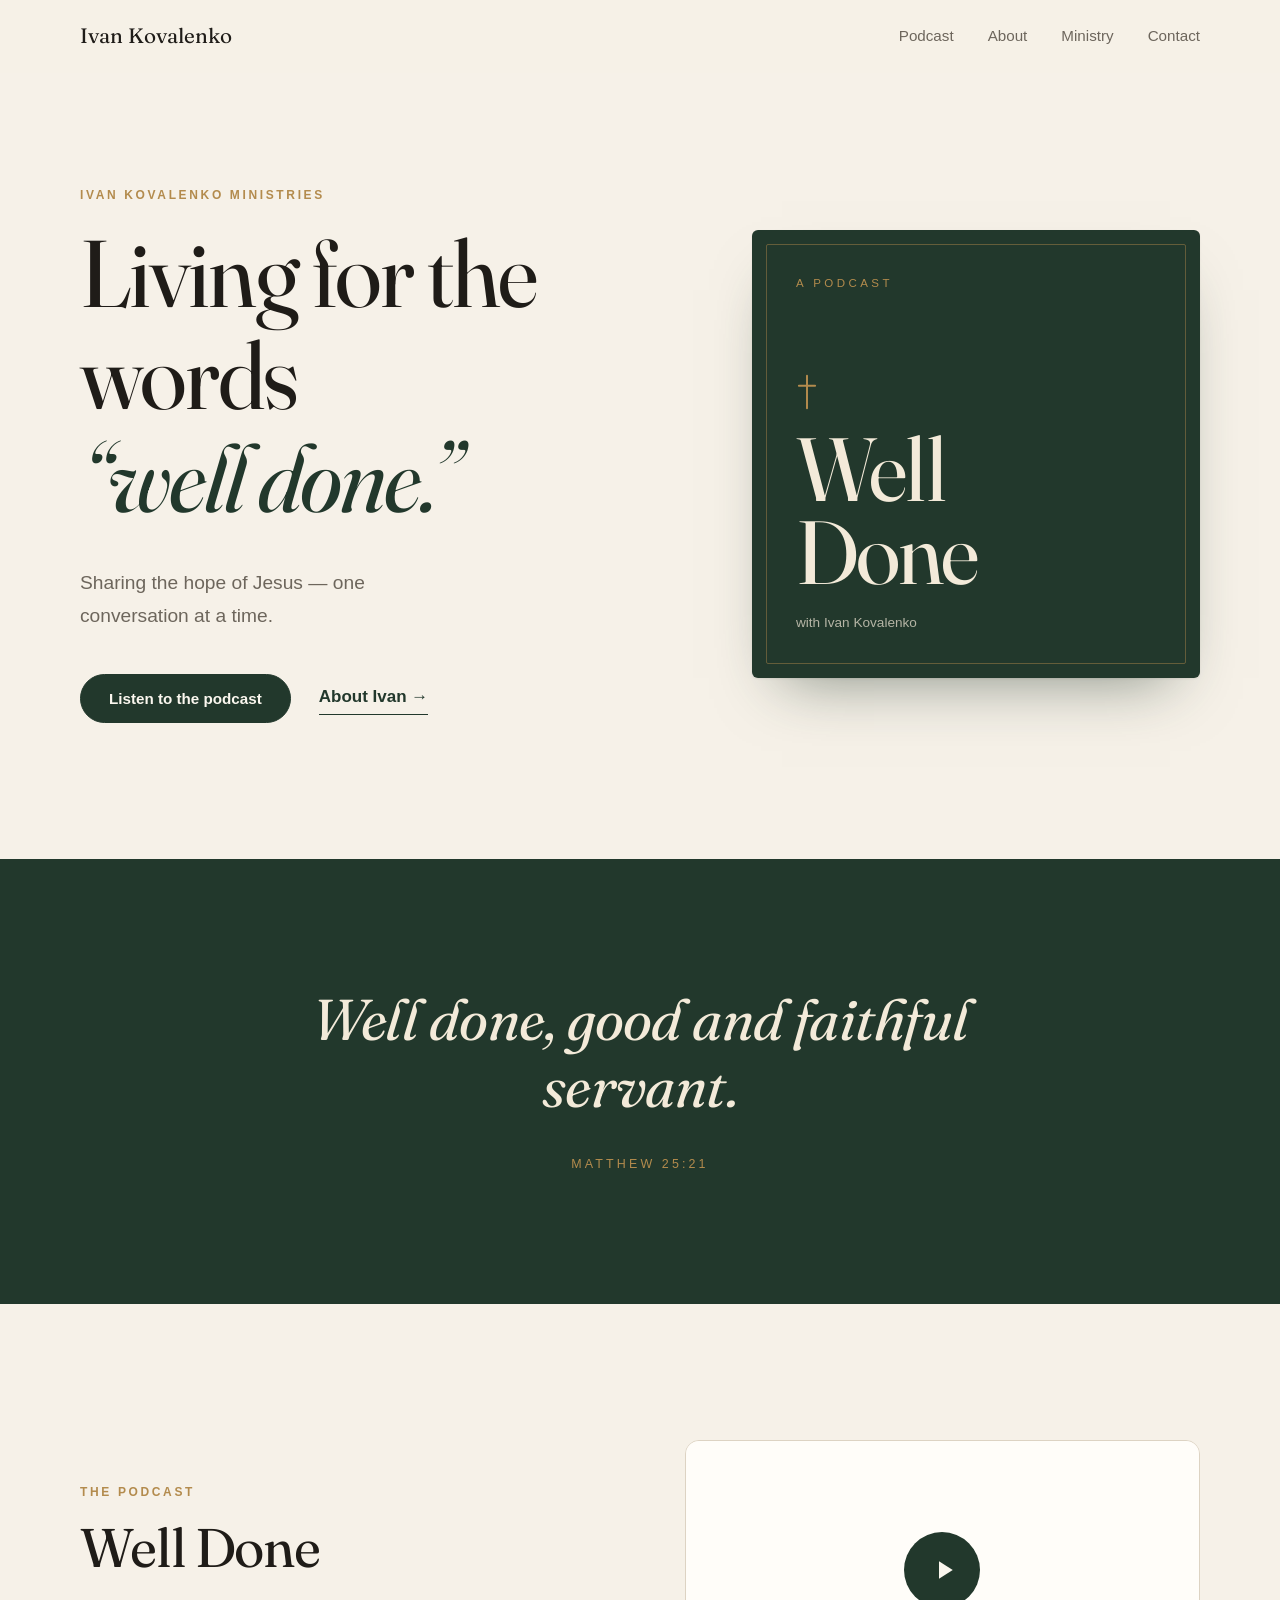
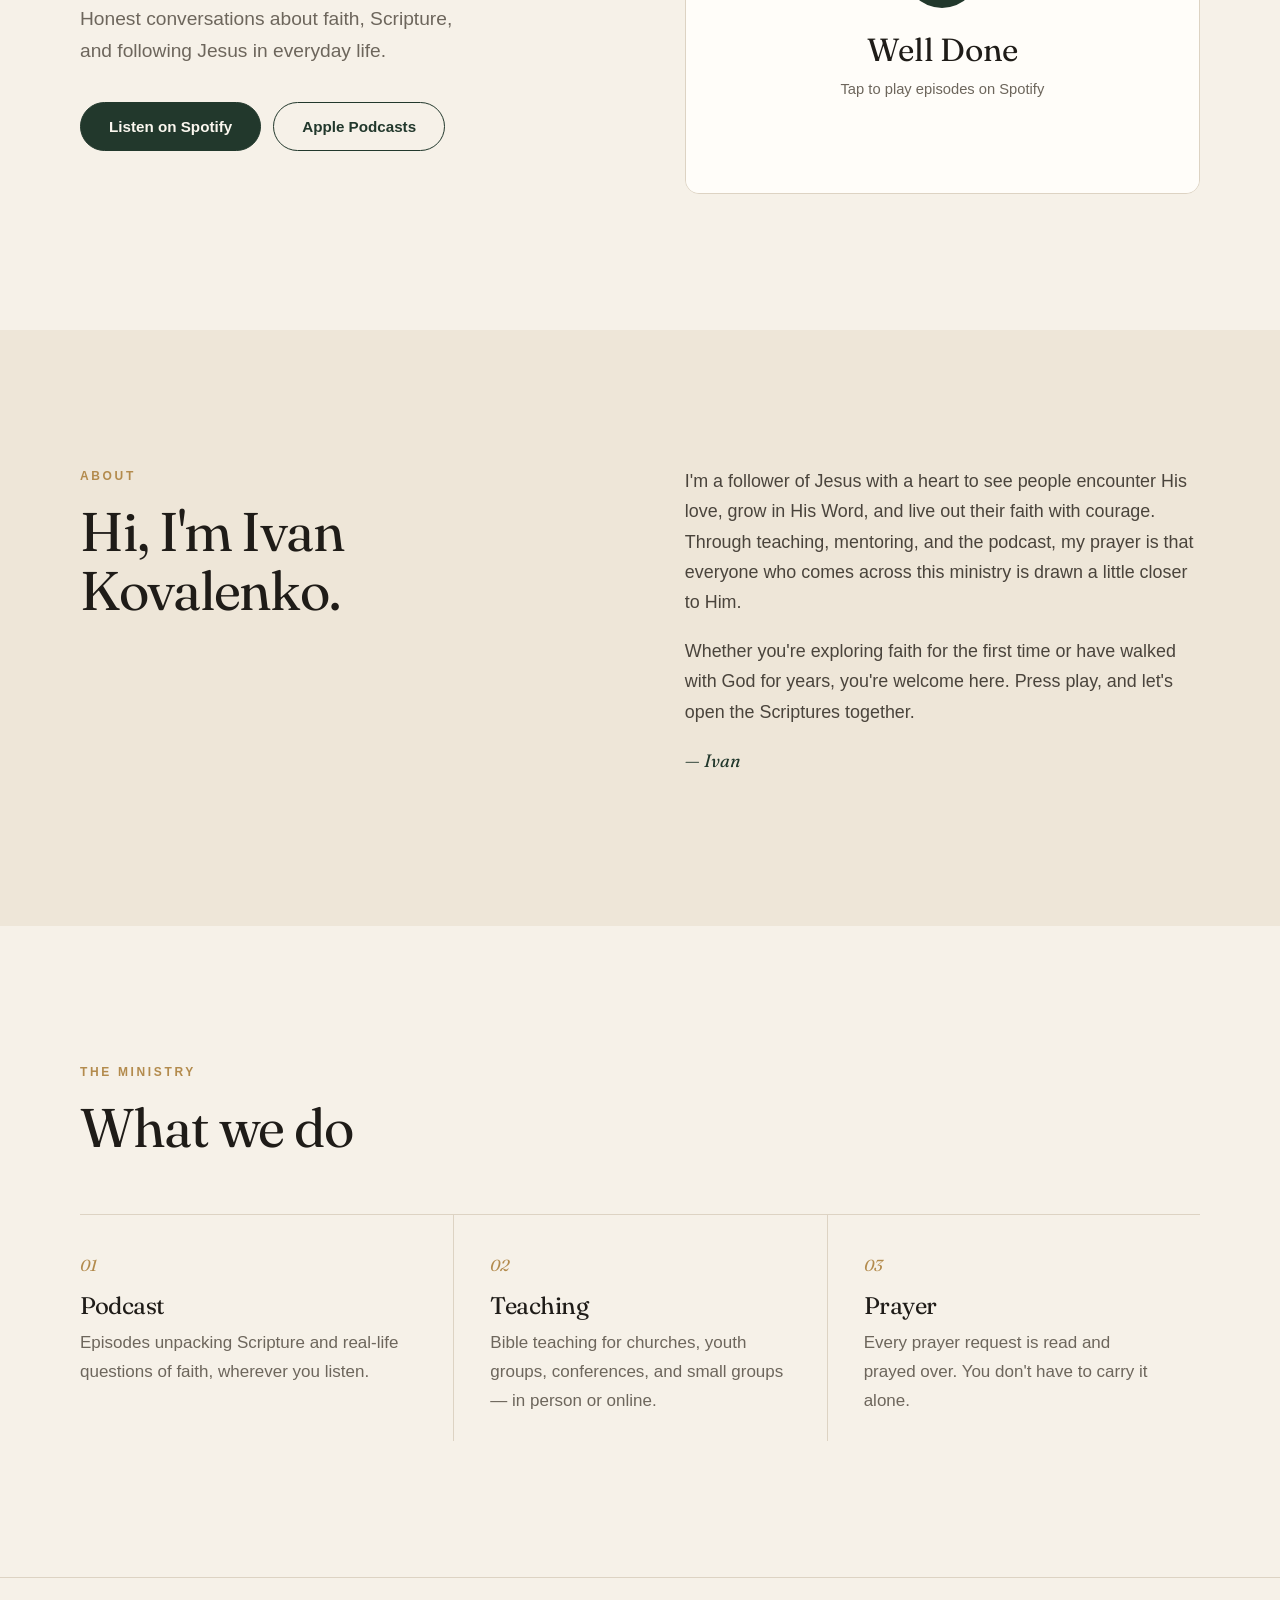
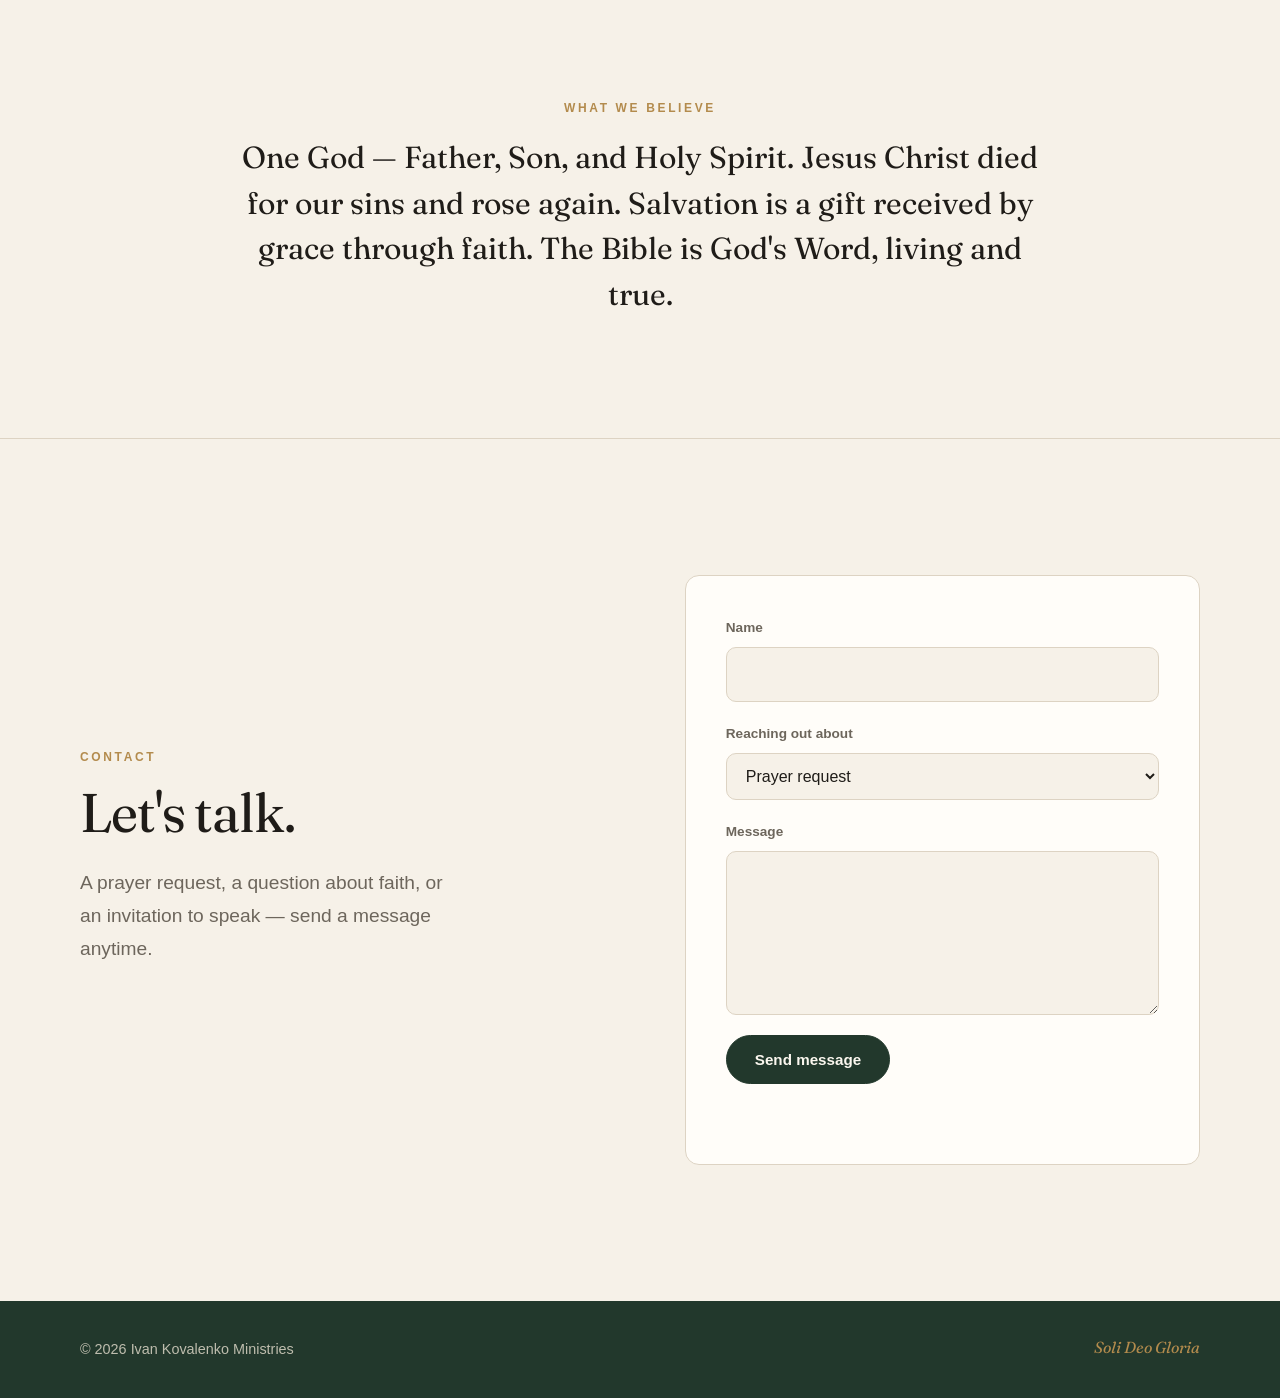
==== commit cf2313f5: "Redesign: warm ivory and deep green, fast and simple Replace the dark animated theme with a calm edi" ====
--- a/index.html
+++ b/index.html
@@ -3,100 +3,96 @@
 <head>
   <meta charset="utf-8" />
   <meta name="viewport" content="width=device-width, initial-scale=1" />
-  <title>Ivan Kovalenko — Ministry &amp; Podcast</title>
-  <meta name="description" content="Ivan Kovalenko Ministries — teaching, encouragement, and a podcast about following Jesus. Listen to Well Done." />
-  <meta property="og:title" content="Ivan Kovalenko — Ministry & Podcast" />
-  <meta property="og:description" content="Teaching, encouragement, and a podcast about following Jesus. Listen to Well Done." />
+  <title>Ivan Kovalenko — Ministry &amp; the Well Done Podcast</title>
+  <meta name="description" content="Ivan Kovalenko Ministries — teaching, encouragement, and Well Done, a podcast about following Jesus." />
+  <meta property="og:title" content="Ivan Kovalenko — Ministry & the Well Done Podcast" />
+  <meta property="og:description" content="Teaching, encouragement, and Well Done, a podcast about following Jesus." />
   <meta property="og:type" content="website" />
-  <meta name="theme-color" content="#1b2433" />
+  <meta name="theme-color" content="#f6f1e8" />
   <link rel="icon" href="assets/favicon.svg" type="image/svg+xml" />
   <link rel="preconnect" href="https://fonts.googleapis.com" />
   <link rel="preconnect" href="https://fonts.gstatic.com" crossorigin />
-  <link href="https://fonts.googleapis.com/css2?family=Fraunces:opsz,wght@9..144,400;9..144,600;9..144,700&family=Inter:wght@400;500;600&display=swap" rel="stylesheet" />
+  <link href="https://fonts.googleapis.com/css2?family=Fraunces:ital,opsz,wght@0,9..144,400;0,9..144,600;1,9..144,400&display=swap" rel="stylesheet" />
   <link rel="stylesheet" href="styles.css" />
-  <script src="config.js"></script>
+  <script src="config.js" defer></script>
+  <script src="main.js" defer></script>
 </head>
 <body>
-  <a class="skip" href="#main">Skip to content</a>
-
-  <header class="nav" id="top">
+  <header class="nav">
     <div class="wrap nav__inner">
-      <a class="brand" href="#top">
-        <svg class="brand__mark" viewBox="0 0 32 32" aria-hidden="true"><path d="M16 3v26M8 11h16" stroke="currentColor" stroke-width="3" stroke-linecap="round" fill="none"/></svg>
-        <span data-site="name">Ivan Kovalenko</span>
-      </a>
-      <button class="nav__toggle" aria-expanded="false" aria-controls="nav-links" aria-label="Open menu">
+      <a class="brand" href="#top" data-site="name">Ivan Kovalenko</a>
+      <button class="nav__toggle" aria-expanded="false" aria-controls="nav-links" aria-label="Menu">
         <span></span><span></span>
       </button>
       <nav id="nav-links" class="nav__links">
         <a href="#podcast">Podcast</a>
         <a href="#about">About</a>
         <a href="#ministry">Ministry</a>
-        <a href="#contact" class="btn btn--small">Connect</a>
+        <a href="#contact">Contact</a>
       </nav>
     </div>
   </header>
 
-  <main id="main">
+  <main id="top">
     <!-- HERO -->
     <section class="hero">
-      <canvas class="stars" id="stars" aria-hidden="true"></canvas>
       <div class="wrap hero__grid">
-        <div class="hero__copy reveal">
+        <div class="hero__copy">
           <p class="eyebrow" data-site="ministryName">Ivan Kovalenko Ministries</p>
-          <h1>Faith for real life.<br /><em>Hope for every heart.</em></h1>
+          <h1>Living for the words <em>“well&nbsp;done.”</em></h1>
           <p class="lead" data-site="tagline">Sharing the hope of Jesus — one conversation at a time.</p>
-          <div class="hero__actions">
-            <a class="btn btn--spotify" href="#podcast" data-spotify-link>
-              <svg viewBox="0 0 24 24" aria-hidden="true"><path fill="currentColor" d="M12 0a12 12 0 1 0 0 24 12 12 0 0 0 0-24Zm5.5 17.3a.75.75 0 0 1-1 .25c-2.8-1.7-6.4-2.1-10.6-1.2a.75.75 0 1 1-.33-1.46c4.6-1 8.6-.6 11.7 1.3.35.22.47.68.25 1.1Zm1.47-3.27a.94.94 0 0 1-1.29.31c-3.2-2-8.1-2.55-11.9-1.4a.94.94 0 1 1-.54-1.8c4.3-1.3 9.7-.67 13.4 1.6.44.27.58.85.31 1.29Zm.13-3.4C15.3 8.4 8.9 8.2 5.2 9.3a1.12 1.12 0 1 1-.65-2.15c4.3-1.3 11.3-1.05 15.7 1.56a1.12 1.12 0 0 1-1.15 1.93Z"/></svg>
-              <span data-listen-label>Listen on Spotify</span>
-            </a>
-            <a class="btn btn--ghost" href="#about">Learn more</a>
+          <div class="actions">
+            <a class="btn" href="#podcast">Listen to the podcast</a>
+            <a class="link" href="#about">About Ivan →</a>
           </div>
         </div>
-        <figure class="onair reveal" style="--d:.2s">
-          <div class="onair__top"><span class="live">On air</span><span data-site="podcast.title">Well Done</span></div>
-          <div class="wave" id="wave" aria-hidden="true"></div>
-          <blockquote data-site="heroVerse.text">Well done, good and faithful servant.</blockquote>
-          <figcaption data-site="heroVerse.ref">Matthew 25:21</figcaption>
-        </figure>
+
+        <a class="cover" href="#podcast" aria-label="Well Done podcast">
+          <span class="cover__top">A podcast</span>
+          <svg class="cover__cross" viewBox="0 0 24 40" aria-hidden="true"><path d="M12 2v36M3 13h18" stroke="currentColor" stroke-width="2.2" stroke-linecap="round" fill="none"/></svg>
+          <span class="cover__title">Well<br />Done</span>
+          <span class="cover__by">with <span data-site="name">Ivan Kovalenko</span></span>
+        </a>
       </div>
-      <a class="scroll-cue" href="#podcast" aria-label="Scroll to podcast"></a>
+    </section>
+
+    <!-- VERSE -->
+    <section class="verse">
+      <div class="wrap">
+        <blockquote data-site="heroVerse.text">Well done, good and faithful servant.</blockquote>
+        <p class="verse__ref" data-site="heroVerse.ref">Matthew 25:21</p>
+      </div>
     </section>
 
     <!-- PODCAST -->
-    <section class="section podcast" id="podcast">
-      <div class="wrap podcast__grid">
+    <section class="section" id="podcast">
+      <div class="wrap split">
         <div>
           <p class="eyebrow">The Podcast</p>
           <h2 data-site="podcast.title">Well Done</h2>
           <p class="lead" data-site="podcast.description">Honest conversations about faith, Scripture, and following Jesus in everyday life.</p>
-          <ul class="platforms" id="platforms"></ul>
-          <p class="hint">Follow the show so you never miss a new episode.</p>
+          <div class="platforms" id="platforms"></div>
         </div>
-        <div class="player reveal" id="player" style="--d:.15s">
-          <!-- Filled in from config.js. Shows a friendly placeholder until a Spotify link is set. -->
-        </div>
+        <div class="player" id="player"></div>
       </div>
     </section>
 
     <!-- ABOUT -->
-    <section class="section about" id="about">
-      <div class="wrap about__grid">
-        <div class="portrait reveal" aria-hidden="true">
-          <img src="assets/portrait.jpg" alt="" id="portrait" onerror="this.onerror=null;this.src='assets/portrait.svg'" />
-        </div>
+    <section class="section section--tint" id="about">
+      <div class="wrap split split--about">
         <div>
           <p class="eyebrow">About</p>
           <h2>Hi, I'm <span data-site="name">Ivan Kovalenko</span>.</h2>
+        </div>
+        <div class="prose">
           <p>
             I'm a follower of Jesus with a heart to see people encounter His love, grow in His Word,
             and live out their faith with courage. Through teaching, mentoring, and the podcast,
-            my prayer is that every person who comes across this ministry is drawn a little closer to Him.
+            my prayer is that everyone who comes across this ministry is drawn a little closer to Him.
           </p>
           <p>
             Whether you're exploring faith for the first time or have walked with God for years,
-            you're welcome here. Grab a coffee, press play, and let's open the Scriptures together.
+            you're welcome here. Press play, and let's open the Scriptures together.
           </p>
           <p class="signature">— Ivan</p>
         </div>
@@ -104,30 +100,24 @@
     </section>
 
     <!-- MINISTRY -->
-    <section class="section ministry" id="ministry">
+    <section class="section" id="ministry">
       <div class="wrap">
-        <p class="eyebrow center">The Ministry</p>
-        <h2 class="center">What we do</h2>
-        <div class="cards">
-          <article class="card reveal">
-            <div class="card__icon" aria-hidden="true">
-              <svg viewBox="0 0 24 24"><path d="M12 3a3 3 0 0 0-3 3v6a3 3 0 0 0 6 0V6a3 3 0 0 0-3-3Zm-7 9a7 7 0 0 0 14 0M12 19v3" fill="none" stroke="currentColor" stroke-width="1.8" stroke-linecap="round"/></svg>
-            </div>
+        <p class="eyebrow">The Ministry</p>
+        <h2>What we do</h2>
+        <div class="pillars">
+          <article>
+            <span class="num">01</span>
             <h3>Podcast</h3>
-            <p>Weekly episodes unpacking Scripture and real-life faith questions, available wherever you listen.</p>
+            <p>Episodes unpacking Scripture and real-life questions of faith, wherever you listen.</p>
           </article>
-          <article class="card reveal">
-            <div class="card__icon" aria-hidden="true">
-              <svg viewBox="0 0 24 24"><path d="M4 5.5A2.5 2.5 0 0 1 6.5 3H20v15H6.5A2.5 2.5 0 0 0 4 20.5v-15ZM4 20.5A2.5 2.5 0 0 0 6.5 23H20v-5" fill="none" stroke="currentColor" stroke-width="1.8" stroke-linejoin="round"/></svg>
-            </div>
+          <article>
+            <span class="num">02</span>
             <h3>Teaching</h3>
             <p>Bible teaching for churches, youth groups, conferences, and small groups — in person or online.</p>
           </article>
-          <article class="card reveal">
-            <div class="card__icon" aria-hidden="true">
-              <svg viewBox="0 0 24 24"><path d="M12 21s-7.5-4.6-9.5-9.3C1 8.2 3.2 4.5 6.8 4.5c2.1 0 3.6 1.1 5.2 3 1.6-1.9 3.1-3 5.2-3 3.6 0 5.8 3.7 4.3 7.2C19.5 16.4 12 21 12 21Z" fill="none" stroke="currentColor" stroke-width="1.8" stroke-linejoin="round"/></svg>
-            </div>
-            <h3>Prayer &amp; Care</h3>
+          <article>
+            <span class="num">03</span>
+            <h3>Prayer</h3>
             <p>Every prayer request is read and prayed over. You don't have to carry it alone.</p>
           </article>
         </div>
@@ -135,37 +125,34 @@
     </section>
 
     <!-- BELIEFS -->
-    <section class="section beliefs">
-      <div class="wrap narrow center">
+    <section class="beliefs">
+      <div class="wrap narrow">
         <p class="eyebrow">What we believe</p>
-        <h2>Rooted in the Word</h2>
-        <p class="lead">
-          We believe in one God — Father, Son, and Holy Spirit; that Jesus Christ died for our sins and rose again;
-          that salvation is a gift received by grace through faith; and that the Bible is God's Word,
-          living and true.
+        <p class="beliefs__text">
+          One God — Father, Son, and Holy Spirit. Jesus Christ died for our sins and rose again.
+          Salvation is a gift received by grace through faith. The Bible is God's Word, living and true.
         </p>
       </div>
     </section>
 
     <!-- CONTACT -->
-    <section class="section contact" id="contact">
-      <div class="wrap contact__grid">
+    <section class="section" id="contact">
+      <div class="wrap split">
         <div>
-          <p class="eyebrow">Connect</p>
-          <h2>Let's talk</h2>
-          <p>Have a prayer request, a question about faith, or want to invite Ivan to speak? Send a message — it goes straight to the inbox.</p>
-          <ul class="socials" id="socials"></ul>
+          <p class="eyebrow">Contact</p>
+          <h2>Let's talk.</h2>
+          <p class="lead">A prayer request, a question about faith, or an invitation to speak — send a message anytime.</p>
+          <div class="socials" id="socials"></div>
           <div class="give" id="give" hidden>
-            <h3>Support the ministry</h3>
-            <p>Your generosity helps keep the podcast and teaching free for everyone.</p>
-            <a class="btn" id="give-link" href="#" target="_blank" rel="noopener">Give online</a>
+            <p>Your generosity keeps the podcast and teaching free for everyone.</p>
+            <a class="btn btn--outline" id="give-link" href="#" target="_blank" rel="noopener">Support the ministry</a>
           </div>
         </div>
-        <form class="form reveal" id="contact-form" novalidate>
-          <label>Your name
+        <form class="form" id="contact-form" novalidate>
+          <label>Name
             <input name="name" type="text" autocomplete="name" required />
           </label>
-          <label>I'm reaching out about
+          <label>Reaching out about
             <select name="topic">
               <option>Prayer request</option>
               <option>Speaking invitation</option>
@@ -185,11 +172,9 @@
 
   <footer class="footer">
     <div class="wrap footer__inner">
-      <p>© <span id="year"></span> <span data-site="ministryName">Ivan Kovalenko Ministries</span>. Soli Deo Gloria.</p>
-      <a href="#top">Back to top ↑</a>
+      <p>© <span id="year">2026</span> <span data-site="ministryName">Ivan Kovalenko Ministries</span></p>
+      <p class="footer__soli">Soli Deo Gloria</p>
     </div>
   </footer>
-
-  <script src="main.js"></script>
 </body>
 </html>
--- a/styles.css
+++ b/styles.css
@@ -1,375 +1,244 @@
 /* ─────────────────────────────────────────────────────────────
-   Ivan Kovalenko — Ministry & Podcast
-   Theme: night sky, warm gold light, Spotify green accents
+   Ivan Kovalenko — Ministry & the Well Done Podcast
+   Warm ivory, deep green, a touch of gold. No heavy effects.
    ───────────────────────────────────────────────────────────── */
 :root {
-  --bg: #0b0f17;
-  --bg-2: #111827;
-  --surface: rgba(255, 255, 255, 0.04);
-  --surface-2: rgba(255, 255, 255, 0.07);
-  --line: rgba(255, 255, 255, 0.1);
-  --text: #f4efe6;
-  --muted: #a9b0bf;
-  --gold: #e8b65a;
-  --gold-2: #f7d58e;
-  --spotify: #1ed760;
-  --radius: 20px;
-  --serif: "Fraunces", Georgia, serif;
-  --sans: "Inter", system-ui, -apple-system, Segoe UI, Roboto, sans-serif;
-  --shadow: 0 30px 80px -30px rgba(0, 0, 0, 0.7);
+  --bg: #f6f1e8;
+  --bg-tint: #eee6d8;
+  --paper: #fffdf9;
+  --ink: #1f1c18;
+  --muted: #6d665c;
+  --line: #ddd3c3;
+  --green: #22382c;
+  --green-2: #2f4c3c;
+  --gold: #b38b4d;
+  --serif: "Fraunces", Georgia, "Times New Roman", serif;
+  --sans: -apple-system, BlinkMacSystemFont, "Segoe UI", Roboto, "Helvetica Neue", Arial, sans-serif;
 }
 
 *,
 *::before,
 *::after { box-sizing: border-box; }
 
-html { scroll-behavior: smooth; scroll-padding-top: 80px; }
+html { scroll-behavior: smooth; scroll-padding-top: 72px; -webkit-text-size-adjust: 100%; }
 
 body {
   margin: 0;
   background: var(--bg);
-  color: var(--text);
-  font-family: var(--sans);
-  font-size: 17px;
-  line-height: 1.65;
+  color: var(--ink);
+  font: 400 17px/1.7 var(--sans);
   -webkit-font-smoothing: antialiased;
-  overflow-x: hidden;
-}
-
-/* Film grain over everything for a warm, cinematic texture */
-body::after {
-  content: "";
-  position: fixed;
-  inset: 0;
-  pointer-events: none;
-  z-index: 100;
-  opacity: 0.06;
-  background-image: url("data:image/svg+xml;utf8,<svg xmlns='http://www.w3.org/2000/svg' width='160' height='160'><filter id='n'><feTurbulence type='fractalNoise' baseFrequency='.9' numOctaves='3' stitchTiles='stitch'/></filter><rect width='100%' height='100%' filter='url(%23n)'/></svg>");
-}
-
-img { max-width: 100%; display: block; }
+}
+
 a { color: inherit; }
-h1, h2, h3 { font-family: var(--serif); font-weight: 600; line-height: 1.1; margin: 0 0 0.5em; letter-spacing: -0.01em; }
-h2 { font-size: clamp(2rem, 4.5vw, 3.2rem); }
-h3 { font-size: 1.35rem; }
+h1, h2, h3 { font-family: var(--serif); font-weight: 400; line-height: 1.08; letter-spacing: -0.02em; margin: 0 0 0.45em; }
+h2 { font-size: clamp(2.2rem, 5vw, 3.4rem); }
+h3 { font-size: 1.5rem; }
 p { margin: 0 0 1em; }
 
-.wrap { width: min(1160px, 100% - 32px); margin-inline: auto; }
-.narrow { max-width: 760px; }
-.center { text-align: center; }
-
-.skip { position: absolute; left: -9999px; }
-.skip:focus { left: 16px; top: 16px; z-index: 200; background: var(--gold); color: #111; padding: 8px 14px; border-radius: 8px; }
+.wrap { width: min(1120px, 100% - 40px); margin-inline: auto; }
+.narrow { max-width: 820px; }
 
 .eyebrow {
+  font-size: 0.75rem;
+  font-weight: 600;
+  letter-spacing: 0.22em;
+  text-transform: uppercase;
+  color: var(--gold);
+  margin-bottom: 1.4em;
+}
+.lead { font-size: clamp(1.08rem, 1.5vw, 1.22rem); color: var(--muted); max-width: 36ch; }
+
+/* ── Buttons ─────────────────────────────────────────────── */
+.btn {
   display: inline-flex;
   align-items: center;
-  gap: 10px;
-  font-size: 0.78rem;
-  font-weight: 600;
-  letter-spacing: 0.2em;
-  text-transform: uppercase;
-  color: var(--gold);
-  margin-bottom: 1.1em;
-}
-.eyebrow::before { content: ""; width: 28px; height: 1px; background: currentColor; }
-.eyebrow.center { display: flex; justify-content: center; }
-
-.lead { font-size: clamp(1.08rem, 1.6vw, 1.25rem); color: var(--muted); }
-
-/* ── Buttons ─────────────────────────────────────────────── */
-.btn {
-  --b: var(--gold);
-  display: inline-flex;
-  align-items: center;
-  gap: 10px;
-  padding: 14px 26px;
+  justify-content: center;
+  padding: 15px 28px;
   border-radius: 999px;
-  border: 0;
-  background: linear-gradient(135deg, var(--gold-2), var(--gold));
-  color: #1a1306;
-  font: 600 0.98rem var(--sans);
+  border: 1px solid var(--green);
+  background: var(--green);
+  color: #fbf7ef;
+  font: 600 0.95rem var(--sans);
   text-decoration: none;
   cursor: pointer;
-  transition: transform 0.2s ease, box-shadow 0.2s ease, background 0.2s;
-  box-shadow: 0 10px 30px -10px rgba(232, 182, 90, 0.6);
-}
-.btn:hover { transform: translateY(-2px); box-shadow: 0 16px 40px -12px rgba(232, 182, 90, 0.8); }
-.btn svg { width: 20px; height: 20px; }
-.btn--small { padding: 9px 18px; font-size: 0.9rem; box-shadow: none; }
-.btn--spotify { background: var(--spotify); color: #04130a; box-shadow: 0 10px 34px -10px rgba(30, 215, 96, 0.7); }
-.btn--spotify:hover { box-shadow: 0 18px 44px -12px rgba(30, 215, 96, 0.9); }
-.btn--ghost { background: transparent; color: var(--text); border: 1px solid var(--line); box-shadow: none; }
-.btn--ghost:hover { background: var(--surface-2); box-shadow: none; }
+  transition: background 0.2s, color 0.2s;
+}
+.btn:hover { background: var(--green-2); }
+.btn--outline { background: transparent; color: var(--green); }
+.btn--outline:hover { background: var(--green); color: #fbf7ef; }
+.link { font-weight: 600; text-decoration: none; color: var(--green); border-bottom: 1px solid currentColor; padding-bottom: 2px; }
 :focus-visible { outline: 2px solid var(--gold); outline-offset: 3px; }
 
 /* ── Nav ─────────────────────────────────────────────────── */
-.nav {
-  position: fixed;
-  inset: 0 0 auto;
-  z-index: 50;
-  transition: background 0.3s, border-color 0.3s, backdrop-filter 0.3s;
-  border-bottom: 1px solid transparent;
-}
-.nav.is-scrolled { background: rgba(11, 15, 23, 0.75); backdrop-filter: blur(14px); border-color: var(--line); }
+.nav { position: sticky; top: 0; z-index: 20; background: rgba(246, 241, 232, 0.96); border-bottom: 1px solid transparent; }
+.nav.is-scrolled { border-color: var(--line); }
 .nav__inner { display: flex; align-items: center; justify-content: space-between; height: 72px; }
-.brand { display: inline-flex; align-items: center; gap: 10px; font-family: var(--serif); font-size: 1.25rem; font-weight: 600; text-decoration: none; }
-.brand__mark { width: 22px; height: 22px; color: var(--gold); }
-.nav__links { display: flex; align-items: center; gap: 30px; }
-.nav__links a:not(.btn) { text-decoration: none; color: var(--muted); font-size: 0.95rem; font-weight: 500; transition: color 0.2s; }
-.nav__links a:not(.btn):hover { color: var(--text); }
-.nav__toggle { display: none; background: none; border: 0; width: 44px; height: 44px; cursor: pointer; padding: 10px; }
-.nav__toggle span { display: block; height: 2px; background: var(--text); margin: 6px 0; transition: transform 0.3s; }
-.nav__toggle[aria-expanded="true"] span:first-child { transform: translateY(4px) rotate(45deg); }
-.nav__toggle[aria-expanded="true"] span:last-child { transform: translateY(-4px) rotate(-45deg); }
+.brand { font-family: var(--serif); font-size: 1.3rem; text-decoration: none; }
+.nav__links { display: flex; gap: 34px; }
+.nav__links a { text-decoration: none; font-size: 0.95rem; color: var(--muted); transition: color 0.2s; }
+.nav__links a:hover { color: var(--ink); }
+.nav__toggle { display: none; width: 44px; height: 44px; padding: 12px 10px; border: 0; background: none; cursor: pointer; }
+.nav__toggle span { display: block; height: 1.5px; background: var(--ink); margin: 6px 0; transition: transform 0.25s; }
+.nav__toggle[aria-expanded="true"] span:first-child { transform: translateY(3.75px) rotate(45deg); }
+.nav__toggle[aria-expanded="true"] span:last-child { transform: translateY(-3.75px) rotate(-45deg); }
 
 /* ── Hero ────────────────────────────────────────────────── */
-.hero {
+.hero { padding: clamp(48px, 9vw, 112px) 0 clamp(72px, 11vw, 136px); }
+.hero__grid { display: grid; grid-template-columns: 1.3fr 1fr; gap: clamp(40px, 7vw, 96px); align-items: center; }
+.hero h1 { font-size: clamp(3rem, 7.4vw, 6rem); margin-bottom: 0.4em; }
+.hero h1 em { color: var(--green); }
+.hero .lead { margin-bottom: 2.2em; }
+.actions { display: flex; flex-wrap: wrap; align-items: center; gap: 28px; }
+
+/* Podcast cover art, drawn in CSS */
+.cover {
   position: relative;
-  min-height: 100svh;
-  display: grid;
-  align-items: center;
-  padding: 120px 0 80px;
-  isolation: isolate;
-  overflow: hidden;
-}
-/* Light breaking through: a warm glow and soft rays from the top */
-.hero::before {
+  display: flex;
+  flex-direction: column;
+  aspect-ratio: 1;
+  padding: clamp(28px, 4vw, 44px);
+  border-radius: 6px;
+  background: var(--green);
+  color: #f3ead9;
+  text-decoration: none;
+  box-shadow: 0 1px 2px rgba(31, 28, 24, 0.08), 0 30px 60px -30px rgba(34, 56, 44, 0.55);
+}
+.cover::before {
   content: "";
   position: absolute;
-  inset: -20% -10% auto;
-  height: 120%;
-  z-index: -2;
-  background:
-    radial-gradient(60% 50% at 70% 10%, rgba(247, 213, 142, 0.28), transparent 70%),
-    radial-gradient(40% 40% at 15% 80%, rgba(30, 215, 96, 0.1), transparent 70%),
-    conic-gradient(from 200deg at 70% -10%, transparent 0deg, rgba(247, 213, 142, 0.08) 12deg, transparent 24deg, rgba(247, 213, 142, 0.06) 40deg, transparent 52deg, rgba(247, 213, 142, 0.07) 70deg, transparent 84deg);
-  animation: breathe 10s ease-in-out infinite alternate;
-}
-.hero::after {
-  content: "";
-  position: absolute;
-  inset: auto 0 0;
-  height: 200px;
-  z-index: -1;
-  background: linear-gradient(transparent, var(--bg));
-}
-@keyframes breathe { from { opacity: 0.75; transform: scale(1); } to { opacity: 1; transform: scale(1.05); } }
-
-.stars { position: absolute; inset: 0; z-index: -2; pointer-events: none; }
-
-.hero__grid { display: grid; grid-template-columns: 1.25fr 1fr; gap: 64px; align-items: center; }
-.hero h1 { font-size: clamp(2.8rem, 7vw, 5.6rem); font-weight: 600; margin-bottom: 0.35em; }
-.hero h1 em {
-  font-style: italic;
-  font-weight: 400;
-  background: linear-gradient(100deg, var(--gold-2), var(--gold) 50%, #fff3d6);
-  -webkit-background-clip: text;
-  background-clip: text;
-  color: transparent;
-}
-.hero .lead { max-width: 34ch; margin-bottom: 2em; }
-.hero__actions { display: flex; flex-wrap: wrap; gap: 14px; }
-
-/* Hero visual: glowing "now playing" card with live waveform */
-.onair {
-  position: relative;
-  padding: 34px;
-  border-radius: 28px;
-  background: linear-gradient(160deg, rgba(255, 255, 255, 0.08), rgba(255, 255, 255, 0.02));
-  border: 1px solid var(--line);
-  backdrop-filter: blur(10px);
-  box-shadow: var(--shadow);
-  transform: rotate(1.5deg);
-}
-.onair::before {
-  content: "";
-  position: absolute;
-  inset: -1px;
-  border-radius: inherit;
-  padding: 1px;
-  background: linear-gradient(140deg, rgba(247, 213, 142, 0.7), transparent 40%, transparent 60%, rgba(30, 215, 96, 0.5));
-  -webkit-mask: linear-gradient(#000 0 0) content-box, linear-gradient(#000 0 0);
-  -webkit-mask-composite: xor;
-  mask-composite: exclude;
+  inset: 14px;
+  border: 1px solid rgba(179, 139, 77, 0.45);
+  border-radius: 2px;
   pointer-events: none;
 }
-.onair__top { display: flex; align-items: center; justify-content: space-between; font-size: 0.78rem; letter-spacing: 0.16em; text-transform: uppercase; color: var(--muted); }
-.live { display: inline-flex; align-items: center; gap: 8px; color: var(--spotify); font-weight: 600; }
-.live::before { content: ""; width: 8px; height: 8px; border-radius: 50%; background: currentColor; box-shadow: 0 0 0 0 currentColor; animation: pulse 1.8s infinite; }
-@keyframes pulse { 0% { box-shadow: 0 0 0 0 rgba(30, 215, 96, 0.6); } 100% { box-shadow: 0 0 0 12px rgba(30, 215, 96, 0); } }
-
-.wave { display: flex; align-items: center; gap: 5px; height: 120px; margin: 30px 0; }
-.wave i {
-  flex: 1;
-  border-radius: 99px;
-  background: linear-gradient(var(--gold-2), var(--gold));
-  height: 20%;
-  animation: bar 1.4s ease-in-out infinite;
-  opacity: 0.9;
-}
-@keyframes bar { 0%, 100% { height: 18%; } 50% { height: var(--h, 80%); } }
-
-.onair blockquote { font-family: var(--serif); font-size: clamp(1.3rem, 2.2vw, 1.6rem); font-style: italic; line-height: 1.35; margin: 0 0 0.6em; }
-.onair figcaption { color: var(--gold); font-size: 0.9rem; letter-spacing: 0.08em; }
-
-.scroll-cue { position: absolute; left: 50%; bottom: 28px; translate: -50% 0; width: 26px; height: 42px; border: 1.5px solid var(--line); border-radius: 20px; }
-.scroll-cue::after { content: ""; position: absolute; left: 50%; top: 8px; width: 4px; height: 8px; margin-left: -2px; border-radius: 4px; background: var(--gold); animation: cue 2s infinite; }
-@keyframes cue { 0% { opacity: 0; transform: translateY(0); } 40% { opacity: 1; } 100% { opacity: 0; transform: translateY(14px); } }
+.cover__top { font-size: 0.72rem; letter-spacing: 0.3em; text-transform: uppercase; color: var(--gold); }
+.cover__cross { width: 22px; height: 36px; color: var(--gold); margin: auto 0 18px; }
+.cover__title { font-family: var(--serif); font-size: clamp(3.4rem, 8vw, 5.6rem); line-height: 0.92; letter-spacing: -0.03em; }
+.cover__by { margin-top: 18px; font-size: 0.85rem; color: rgba(243, 234, 217, 0.7); }
+
+/* ── Verse band ──────────────────────────────────────────── */
+.verse { background: var(--green); color: #f3ead9; text-align: center; padding: clamp(72px, 11vw, 128px) 0; }
+.verse blockquote { margin: 0 auto 0.6em; max-width: 18ch; font: italic 400 clamp(2rem, 5vw, 3.6rem)/1.15 var(--serif); letter-spacing: -0.01em; }
+.verse__ref { margin: 0; font-size: 0.78rem; letter-spacing: 0.25em; text-transform: uppercase; color: var(--gold); }
 
 /* ── Sections ────────────────────────────────────────────── */
-.section { padding: clamp(80px, 12vw, 140px) 0; position: relative; }
-
-/* Podcast */
-.podcast { background: radial-gradient(70% 60% at 100% 50%, rgba(30, 215, 96, 0.08), transparent 70%); }
-.podcast__grid { display: grid; grid-template-columns: 1fr 1.15fr; gap: 64px; align-items: center; }
-.platforms { list-style: none; padding: 0; margin: 28px 0 18px; display: flex; flex-wrap: wrap; gap: 12px; }
-.hint { color: var(--muted); font-size: 0.92rem; }
-
-.player {
-  border-radius: var(--radius);
-  background: var(--surface);
-  border: 1px solid var(--line);
-  padding: 10px;
-  box-shadow: var(--shadow), 0 0 120px -40px rgba(30, 215, 96, 0.35);
-}
-.player iframe { display: block; width: 100%; height: 352px; border: 0; border-radius: 14px; }
-.player__empty { padding: 48px 32px; text-align: center; border-radius: 14px; background: linear-gradient(160deg, rgba(30, 215, 96, 0.12), rgba(255, 255, 255, 0.02)); }
-.player__empty svg { width: 56px; height: 56px; color: var(--spotify); margin: 0 auto 16px; }
+.section { padding: clamp(80px, 11vw, 136px) 0; }
+.section--tint { background: var(--bg-tint); }
+.split { display: grid; grid-template-columns: 1fr 1fr; gap: clamp(40px, 7vw, 96px); align-items: center; }
+.split--about { align-items: start; }
+
+.platforms { display: flex; flex-wrap: wrap; gap: 12px; margin-top: 2em; }
+
+.player { border-radius: 14px; overflow: hidden; background: var(--paper); border: 1px solid var(--line); }
+.player iframe { display: block; width: 100%; height: 352px; border: 0; }
 .player iframe.player__apple { height: 450px; }
-.player__empty h3 { margin-bottom: 0.3em; }
-.player__empty p { color: var(--muted); margin: 0; }
-
-/* About */
-.about__grid { display: grid; grid-template-columns: 0.9fr 1.1fr; gap: 72px; align-items: center; }
-.portrait { position: relative; aspect-ratio: 4 / 5; border-radius: 28px; }
-.portrait img { width: 100%; height: 100%; object-fit: cover; border-radius: inherit; position: relative; z-index: 1; box-shadow: var(--shadow); }
-.portrait::before {
-  content: "";
-  position: absolute;
-  inset: 24px -24px -24px 24px;
-  border-radius: inherit;
-  border: 1px solid rgba(232, 182, 90, 0.4);
-}
-.about p { color: var(--muted); font-size: 1.08rem; }
-.about h2 span { color: var(--gold); font-style: italic; font-weight: 400; }
-.signature { font-family: var(--serif); font-style: italic; font-size: 1.6rem; color: var(--text) !important; margin-top: 1.4em; }
-
-/* Ministry cards */
-.cards { display: grid; grid-template-columns: repeat(3, 1fr); gap: 22px; margin-top: 56px; }
-.card {
-  position: relative;
-  padding: 36px 30px;
-  border-radius: var(--radius);
-  background: var(--surface);
-  border: 1px solid var(--line);
-  transition: transform 0.35s ease, border-color 0.35s, background 0.35s;
-  overflow: hidden;
-}
-.card::after {
-  content: "";
-  position: absolute;
-  inset: auto -40% -60% auto;
-  width: 220px;
-  height: 220px;
+.player__facade {
+  width: 100%;
+  min-height: 352px;
+  display: grid;
+  place-content: center;
+  justify-items: center;
+  gap: 8px;
+  padding: 32px;
+  border: 0;
+  background: var(--paper);
+  color: var(--ink);
+  font: inherit;
+  cursor: pointer;
+}
+.player__play {
+  width: 76px;
+  height: 76px;
+  display: grid;
+  place-items: center;
   border-radius: 50%;
-  background: radial-gradient(rgba(232, 182, 90, 0.25), transparent 70%);
-  opacity: 0;
-  transition: opacity 0.35s;
-}
-.card:hover { transform: translateY(-6px); border-color: rgba(232, 182, 90, 0.45); background: var(--surface-2); }
-.card:hover::after { opacity: 1; }
-.card__icon { width: 54px; height: 54px; display: grid; place-items: center; border-radius: 16px; background: rgba(232, 182, 90, 0.12); color: var(--gold); margin-bottom: 22px; }
-.card__icon svg { width: 26px; height: 26px; }
-.card p { color: var(--muted); margin: 0; }
-
-/* Beliefs — big verse band */
-.beliefs {
-  background:
-    radial-gradient(50% 80% at 50% 0%, rgba(232, 182, 90, 0.12), transparent 70%),
-    var(--bg-2);
-  border-block: 1px solid var(--line);
-}
-.beliefs .lead { color: #d4d0c8; font-size: clamp(1.15rem, 2vw, 1.4rem); font-family: var(--serif); line-height: 1.55; }
+  background: var(--green);
+  color: #fbf7ef;
+  margin-bottom: 14px;
+  transition: transform 0.2s;
+}
+.player__play svg { width: 30px; height: 30px; margin-left: 4px; }
+.player__facade:hover .player__play { transform: scale(1.06); }
+.player__title { font: 400 2rem var(--serif); }
+.player__sub { color: var(--muted); font-size: 0.92rem; }
+.player__empty { padding: 48px 32px; text-align: center; color: var(--muted); }
+
+.prose p { font-size: 1.12rem; color: #4a443c; }
+.signature { font: italic 1.5rem var(--serif); color: var(--green) !important; margin-top: 1.2em; }
+
+/* Ministry pillars */
+.pillars { display: grid; grid-template-columns: repeat(3, 1fr); margin-top: 56px; border-top: 1px solid var(--line); }
+.pillars article { padding: 40px 36px 8px 0; }
+.pillars article + article { padding-left: 36px; border-left: 1px solid var(--line); }
+.num { display: block; font: italic 1rem var(--serif); color: var(--gold); margin-bottom: 18px; }
+.pillars p { color: var(--muted); }
+
+/* Beliefs */
+.beliefs { padding: clamp(72px, 10vw, 120px) 0; border-block: 1px solid var(--line); text-align: center; }
+.beliefs__text { font: 400 clamp(1.35rem, 2.6vw, 1.9rem)/1.5 var(--serif); margin: 0; }
 
 /* Contact */
-.contact__grid { display: grid; grid-template-columns: 1fr 1fr; gap: 64px; align-items: start; }
-.contact__grid > div > p { color: var(--muted); font-size: 1.08rem; }
-.socials { list-style: none; padding: 0; margin: 24px 0 0; display: flex; gap: 12px; flex-wrap: wrap; }
-.socials a { display: inline-flex; padding: 10px 18px; border-radius: 999px; border: 1px solid var(--line); text-decoration: none; font-size: 0.92rem; transition: background 0.2s, border-color 0.2s; }
-.socials a:hover { background: var(--surface-2); border-color: var(--gold); }
-.give { margin-top: 40px; padding: 28px; border-radius: var(--radius); background: linear-gradient(150deg, rgba(232, 182, 90, 0.14), rgba(255, 255, 255, 0.02)); border: 1px solid rgba(232, 182, 90, 0.3); }
+.socials { display: flex; flex-wrap: wrap; gap: 22px; margin-top: 1.6em; }
+.socials a { font-weight: 600; color: var(--green); text-decoration: none; border-bottom: 1px solid currentColor; }
+.give { margin-top: 40px; padding-top: 28px; border-top: 1px solid var(--line); }
 .give p { color: var(--muted); }
 
-.form { display: grid; gap: 18px; padding: 36px; border-radius: 24px; background: var(--surface); border: 1px solid var(--line); box-shadow: var(--shadow); }
-.form label { display: grid; gap: 8px; font-size: 0.88rem; font-weight: 500; color: var(--muted); }
+.form { display: grid; gap: 20px; padding: clamp(24px, 4vw, 40px); background: var(--paper); border: 1px solid var(--line); border-radius: 14px; }
+.form label { display: grid; gap: 8px; font-size: 0.85rem; font-weight: 600; color: var(--muted); }
 .form input,
 .form select,
 .form textarea {
   font: inherit;
   font-size: 1rem;
-  color: var(--text);
-  background: rgba(0, 0, 0, 0.25);
+  font-weight: 400;
+  color: var(--ink);
+  background: var(--bg);
   border: 1px solid var(--line);
-  border-radius: 12px;
+  border-radius: 10px;
   padding: 13px 15px;
-  transition: border-color 0.2s, box-shadow 0.2s;
-}
-.form select option { background: var(--bg-2); }
+}
 .form input:focus,
 .form select:focus,
-.form textarea:focus { outline: none; border-color: var(--gold); box-shadow: 0 0 0 4px rgba(232, 182, 90, 0.15); }
+.form textarea:focus { outline: none; border-color: var(--green); }
 .form textarea { resize: vertical; }
 .form .btn { justify-self: start; }
-.form__note { margin: 0; font-size: 0.9rem; color: var(--gold-2); min-height: 1.4em; }
+.form__note { margin: 0; min-height: 1.4em; font-size: 0.9rem; color: var(--green); }
 
 /* Footer */
-.footer { border-top: 1px solid var(--line); padding: 32px 0; color: var(--muted); font-size: 0.9rem; }
+.footer { background: var(--green); color: rgba(243, 234, 217, 0.75); padding: 36px 0; font-size: 0.9rem; }
 .footer__inner { display: flex; justify-content: space-between; gap: 16px; flex-wrap: wrap; }
 .footer p { margin: 0; }
-.footer a { text-decoration: none; }
-.footer a:hover { color: var(--gold); }
-
-/* ── Scroll reveal ───────────────────────────────────────── */
-.reveal { opacity: 0; transform: translateY(28px); transition: opacity 0.9s ease, transform 0.9s cubic-bezier(0.2, 0.7, 0.2, 1); transition-delay: var(--d, 0s); }
-.reveal.is-in { opacity: 1; transform: none; }
+.footer__soli { font: italic 1rem var(--serif); color: var(--gold); }
 
 /* ── Responsive ──────────────────────────────────────────── */
-@media (max-width: 900px) {
+@media (max-width: 860px) {
   .hero__grid,
-  .podcast__grid,
-  .about__grid,
-  .contact__grid { grid-template-columns: 1fr; gap: 48px; }
-  .onair { transform: none; }
-  .cards { grid-template-columns: 1fr; }
-  .portrait { max-width: 380px; }
-  .portrait::before { inset: 16px -12px -16px 12px; }
-}
-
-@media (max-width: 720px) {
+  .split { grid-template-columns: 1fr; }
+  .cover { max-width: 420px; }
+  .pillars { grid-template-columns: 1fr; }
+  .pillars article,
+  .pillars article + article { padding: 32px 0 8px; border-left: 0; border-top: 1px solid var(--line); }
+  .pillars article:first-child { border-top: 0; }
+}
+
+@media (max-width: 680px) {
   .nav__toggle { display: block; }
   .nav__links {
-    position: fixed;
+    display: none;
+    position: absolute;
     inset: 72px 0 auto;
     flex-direction: column;
-    align-items: stretch;
     gap: 0;
-    padding: 12px 16px 24px;
-    background: rgba(11, 15, 23, 0.97);
+    padding: 8px 20px 20px;
+    background: var(--bg);
     border-bottom: 1px solid var(--line);
-    transform: translateY(-120%);
-    transition: transform 0.35s ease;
   }
-  .nav__links.is-open { transform: none; }
-  .nav__links a:not(.btn) { padding: 14px 4px; border-bottom: 1px solid var(--line); font-size: 1.05rem; }
-  .nav__links .btn { margin-top: 16px; justify-content: center; }
-  .form { padding: 24px; }
-  .scroll-cue { display: none; }
-  .wave { height: 90px; }
+  .nav__links.is-open { display: flex; }
+  .nav__links a { padding: 14px 0; font-size: 1.05rem; color: var(--ink); border-bottom: 1px solid var(--line); }
 }
 
 @media (prefers-reduced-motion: reduce) {
-  *, *::before, *::after { animation: none !important; transition: none !important; }
-  .reveal { opacity: 1; transform: none; }
   html { scroll-behavior: auto; }
-}
+  * { transition: none !important; }
+}
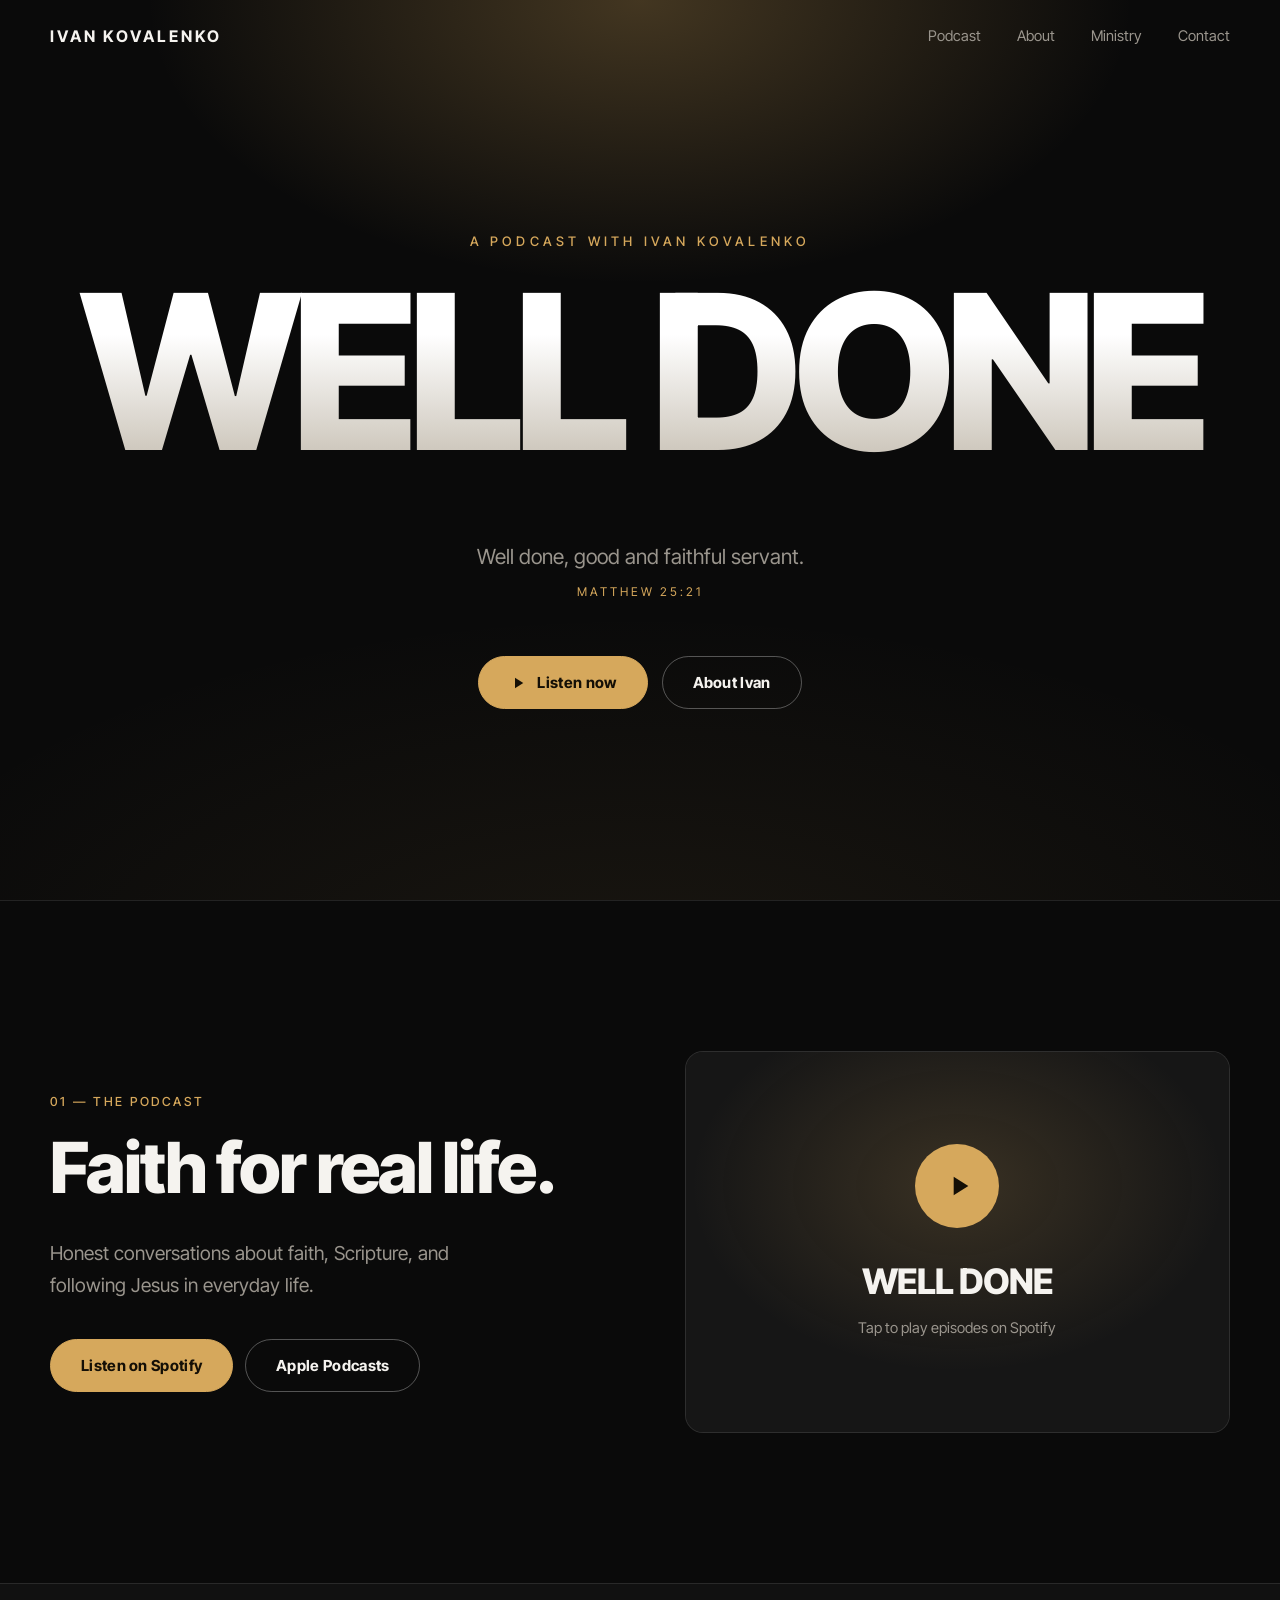
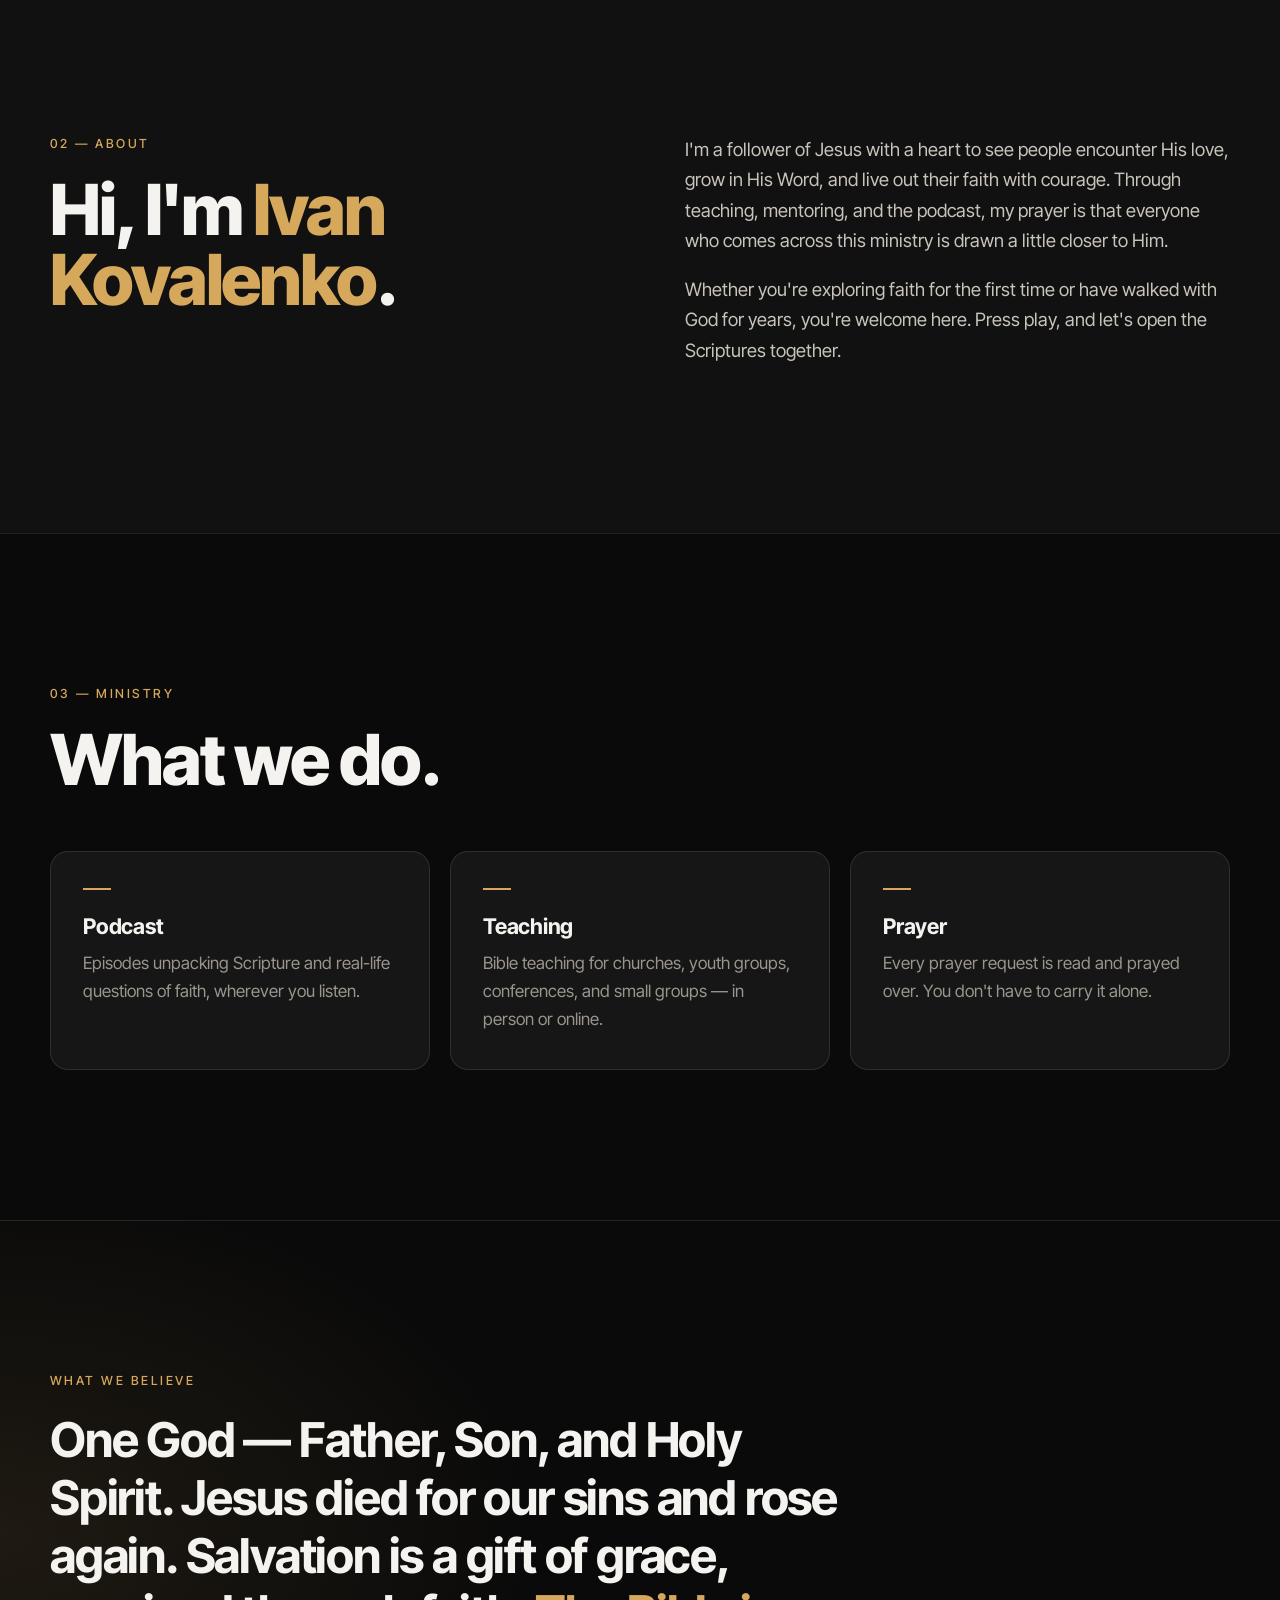
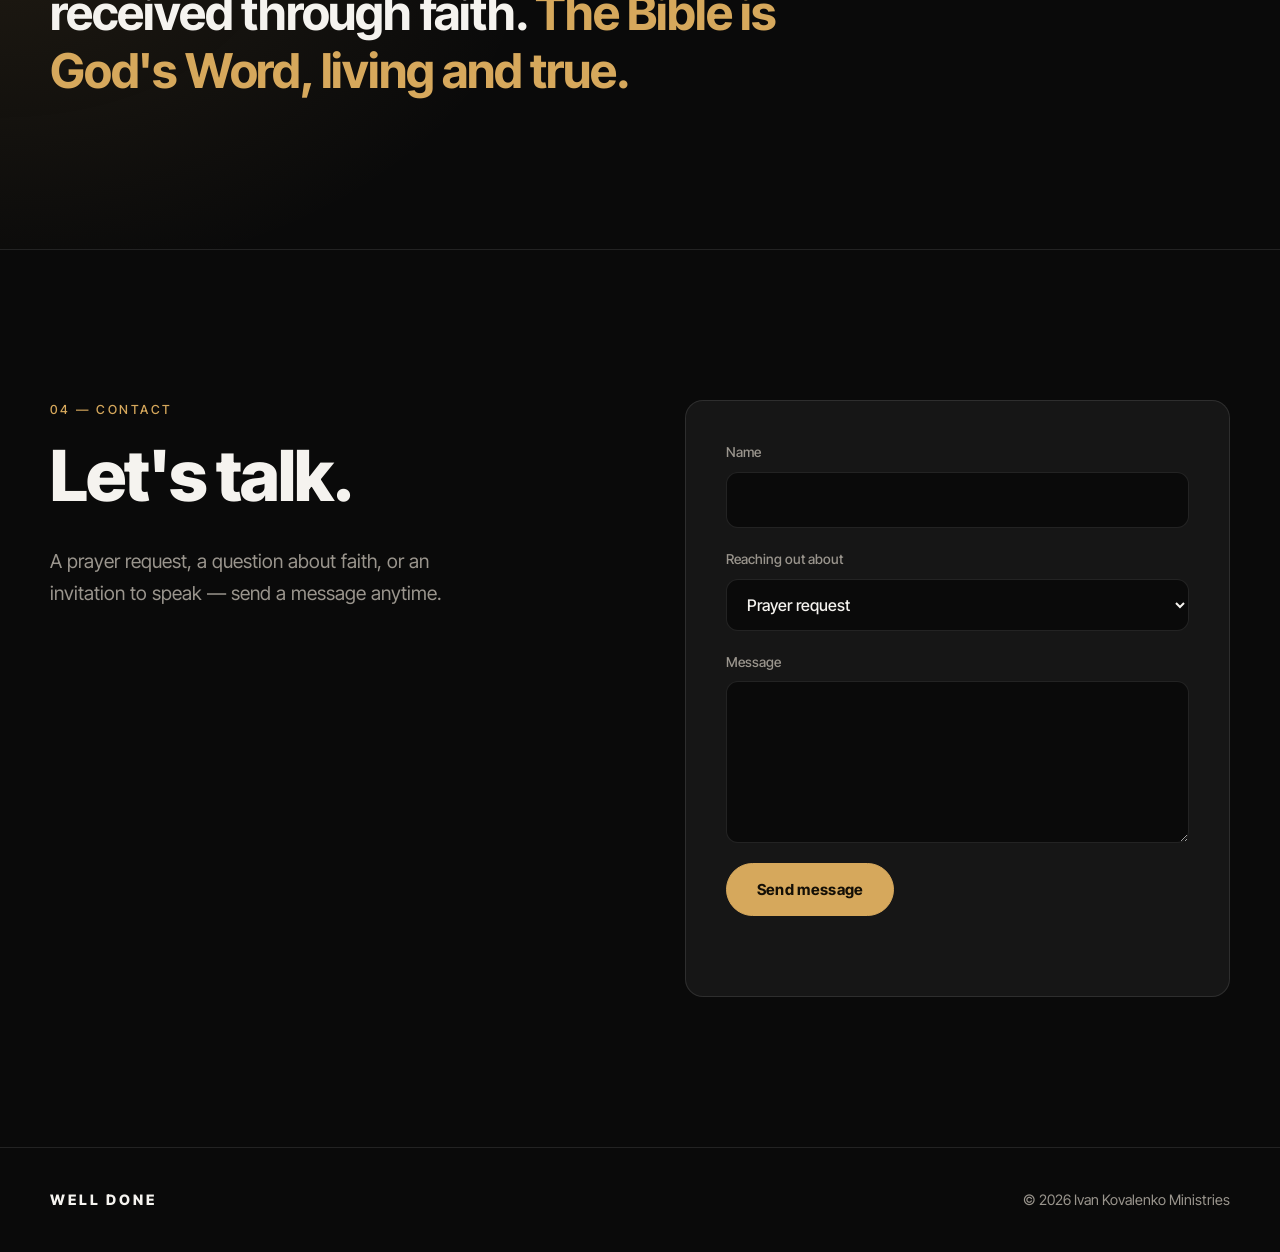
==== commit 837980c9: "Redesign: dark and cinematic Near-black with a warm gold spotlight, oversized WELL DONE title, bold " ====
--- a/index.html
+++ b/index.html
@@ -3,16 +3,16 @@
 <head>
   <meta charset="utf-8" />
   <meta name="viewport" content="width=device-width, initial-scale=1" />
-  <title>Ivan Kovalenko — Ministry &amp; the Well Done Podcast</title>
-  <meta name="description" content="Ivan Kovalenko Ministries — teaching, encouragement, and Well Done, a podcast about following Jesus." />
-  <meta property="og:title" content="Ivan Kovalenko — Ministry & the Well Done Podcast" />
-  <meta property="og:description" content="Teaching, encouragement, and Well Done, a podcast about following Jesus." />
+  <title>Well Done — a podcast with Ivan Kovalenko</title>
+  <meta name="description" content="Well Done — a podcast about faith with Ivan Kovalenko. Teaching, encouragement, and prayer." />
+  <meta property="og:title" content="Well Done — a podcast with Ivan Kovalenko" />
+  <meta property="og:description" content="A podcast about faith, Scripture, and following Jesus in everyday life." />
   <meta property="og:type" content="website" />
-  <meta name="theme-color" content="#f6f1e8" />
+  <meta name="theme-color" content="#0a0a0a" />
   <link rel="icon" href="assets/favicon.svg" type="image/svg+xml" />
   <link rel="preconnect" href="https://fonts.googleapis.com" />
   <link rel="preconnect" href="https://fonts.gstatic.com" crossorigin />
-  <link href="https://fonts.googleapis.com/css2?family=Fraunces:ital,opsz,wght@0,9..144,400;0,9..144,600;1,9..144,400&display=swap" rel="stylesheet" />
+  <link href="https://fonts.googleapis.com/css2?family=Inter+Tight:wght@400;500;700;800&display=swap" rel="stylesheet" />
   <link rel="stylesheet" href="styles.css" />
   <script src="config.js" defer></script>
   <script src="main.js" defer></script>
@@ -36,31 +36,17 @@
   <main id="top">
     <!-- HERO -->
     <section class="hero">
-      <div class="wrap hero__grid">
-        <div class="hero__copy">
-          <p class="eyebrow" data-site="ministryName">Ivan Kovalenko Ministries</p>
-          <h1>Living for the words <em>“well&nbsp;done.”</em></h1>
-          <p class="lead" data-site="tagline">Sharing the hope of Jesus — one conversation at a time.</p>
-          <div class="actions">
-            <a class="btn" href="#podcast">Listen to the podcast</a>
-            <a class="link" href="#about">About Ivan →</a>
-          </div>
+      <div class="wrap hero__inner">
+        <p class="kicker">A podcast with <span data-site="name">Ivan Kovalenko</span></p>
+        <h1 class="hero__title">Well Done</h1>
+        <p class="hero__verse"><span data-site="heroVerse.text">Well done, good and faithful servant.</span> <span class="hero__ref" data-site="heroVerse.ref">Matthew 25:21</span></p>
+        <div class="actions">
+          <a class="btn" href="#podcast">
+            <svg viewBox="0 0 24 24" aria-hidden="true"><path fill="currentColor" d="M8 5v14l11-7z"/></svg>
+            Listen now
+          </a>
+          <a class="btn btn--ghost" href="#about">About Ivan</a>
         </div>
-
-        <a class="cover" href="#podcast" aria-label="Well Done podcast">
-          <span class="cover__top">A podcast</span>
-          <svg class="cover__cross" viewBox="0 0 24 40" aria-hidden="true"><path d="M12 2v36M3 13h18" stroke="currentColor" stroke-width="2.2" stroke-linecap="round" fill="none"/></svg>
-          <span class="cover__title">Well<br />Done</span>
-          <span class="cover__by">with <span data-site="name">Ivan Kovalenko</span></span>
-        </a>
-      </div>
-    </section>
-
-    <!-- VERSE -->
-    <section class="verse">
-      <div class="wrap">
-        <blockquote data-site="heroVerse.text">Well done, good and faithful servant.</blockquote>
-        <p class="verse__ref" data-site="heroVerse.ref">Matthew 25:21</p>
       </div>
     </section>
 
@@ -68,8 +54,8 @@
     <section class="section" id="podcast">
       <div class="wrap split">
         <div>
-          <p class="eyebrow">The Podcast</p>
-          <h2 data-site="podcast.title">Well Done</h2>
+          <p class="label">01 — The Podcast</p>
+          <h2>Faith for real life.</h2>
           <p class="lead" data-site="podcast.description">Honest conversations about faith, Scripture, and following Jesus in everyday life.</p>
           <div class="platforms" id="platforms"></div>
         </div>
@@ -78,11 +64,11 @@
     </section>
 
     <!-- ABOUT -->
-    <section class="section section--tint" id="about">
-      <div class="wrap split split--about">
+    <section class="section section--alt" id="about">
+      <div class="wrap split split--top">
         <div>
-          <p class="eyebrow">About</p>
-          <h2>Hi, I'm <span data-site="name">Ivan Kovalenko</span>.</h2>
+          <p class="label">02 — About</p>
+          <h2>Hi, I'm <span class="gold" data-site="name">Ivan Kovalenko</span>.</h2>
         </div>
         <div class="prose">
           <p>
@@ -94,7 +80,6 @@
             Whether you're exploring faith for the first time or have walked with God for years,
             you're welcome here. Press play, and let's open the Scriptures together.
           </p>
-          <p class="signature">— Ivan</p>
         </div>
       </div>
     </section>
@@ -102,21 +87,18 @@
     <!-- MINISTRY -->
     <section class="section" id="ministry">
       <div class="wrap">
-        <p class="eyebrow">The Ministry</p>
-        <h2>What we do</h2>
+        <p class="label">03 — Ministry</p>
+        <h2>What we do.</h2>
         <div class="pillars">
           <article>
-            <span class="num">01</span>
             <h3>Podcast</h3>
             <p>Episodes unpacking Scripture and real-life questions of faith, wherever you listen.</p>
           </article>
           <article>
-            <span class="num">02</span>
             <h3>Teaching</h3>
             <p>Bible teaching for churches, youth groups, conferences, and small groups — in person or online.</p>
           </article>
           <article>
-            <span class="num">03</span>
             <h3>Prayer</h3>
             <p>Every prayer request is read and prayed over. You don't have to carry it alone.</p>
           </article>
@@ -125,27 +107,27 @@
     </section>
 
     <!-- BELIEFS -->
-    <section class="beliefs">
-      <div class="wrap narrow">
-        <p class="eyebrow">What we believe</p>
-        <p class="beliefs__text">
-          One God — Father, Son, and Holy Spirit. Jesus Christ died for our sins and rose again.
-          Salvation is a gift received by grace through faith. The Bible is God's Word, living and true.
+    <section class="statement">
+      <div class="wrap">
+        <p class="label">What we believe</p>
+        <p class="statement__text">
+          One God — Father, Son, and Holy Spirit. Jesus died for our sins and rose again.
+          Salvation is a gift of grace, received through faith. <span class="gold">The Bible is God's Word, living and true.</span>
         </p>
       </div>
     </section>
 
     <!-- CONTACT -->
     <section class="section" id="contact">
-      <div class="wrap split">
+      <div class="wrap split split--top">
         <div>
-          <p class="eyebrow">Contact</p>
+          <p class="label">04 — Contact</p>
           <h2>Let's talk.</h2>
           <p class="lead">A prayer request, a question about faith, or an invitation to speak — send a message anytime.</p>
           <div class="socials" id="socials"></div>
           <div class="give" id="give" hidden>
             <p>Your generosity keeps the podcast and teaching free for everyone.</p>
-            <a class="btn btn--outline" id="give-link" href="#" target="_blank" rel="noopener">Support the ministry</a>
+            <a class="btn btn--ghost" id="give-link" href="#" target="_blank" rel="noopener">Support the ministry</a>
           </div>
         </div>
         <form class="form" id="contact-form" novalidate>
@@ -172,8 +154,8 @@
 
   <footer class="footer">
     <div class="wrap footer__inner">
+      <p class="footer__mark">Well Done</p>
       <p>© <span id="year">2026</span> <span data-site="ministryName">Ivan Kovalenko Ministries</span></p>
-      <p class="footer__soli">Soli Deo Gloria</p>
     </div>
   </footer>
 </body>
--- a/styles.css
+++ b/styles.css
@@ -1,19 +1,18 @@
 /* ─────────────────────────────────────────────────────────────
-   Ivan Kovalenko — Ministry & the Well Done Podcast
-   Warm ivory, deep green, a touch of gold. No heavy effects.
+   Well Done — Ivan Kovalenko
+   Dark and cinematic: near-black, white, warm gold.
+   Static gradients only, no animations, so it stays fast.
    ───────────────────────────────────────────────────────────── */
 :root {
-  --bg: #f6f1e8;
-  --bg-tint: #eee6d8;
-  --paper: #fffdf9;
-  --ink: #1f1c18;
-  --muted: #6d665c;
-  --line: #ddd3c3;
-  --green: #22382c;
-  --green-2: #2f4c3c;
-  --gold: #b38b4d;
-  --serif: "Fraunces", Georgia, "Times New Roman", serif;
-  --sans: -apple-system, BlinkMacSystemFont, "Segoe UI", Roboto, "Helvetica Neue", Arial, sans-serif;
+  --bg: #0a0a0a;
+  --bg-2: #111111;
+  --card: #161616;
+  --text: #f5f3ef;
+  --muted: #9a958d;
+  --line: rgba(255, 255, 255, 0.1);
+  --gold: #d6a85c;
+  --gold-2: #e9c584;
+  --font: "Inter Tight", -apple-system, BlinkMacSystemFont, "Segoe UI", Roboto, Arial, sans-serif;
 }
 
 *,
@@ -25,201 +24,195 @@
 body {
   margin: 0;
   background: var(--bg);
-  color: var(--ink);
-  font: 400 17px/1.7 var(--sans);
+  color: var(--text);
+  font: 400 17px/1.65 var(--font);
   -webkit-font-smoothing: antialiased;
 }
 
 a { color: inherit; }
-h1, h2, h3 { font-family: var(--serif); font-weight: 400; line-height: 1.08; letter-spacing: -0.02em; margin: 0 0 0.45em; }
-h2 { font-size: clamp(2.2rem, 5vw, 3.4rem); }
-h3 { font-size: 1.5rem; }
+h1, h2, h3 { font-weight: 800; line-height: 1; letter-spacing: -0.03em; margin: 0 0 0.5em; }
+h2 { font-size: clamp(2.4rem, 6vw, 4.4rem); }
+h3 { font-size: 1.35rem; letter-spacing: -0.01em; font-weight: 700; }
 p { margin: 0 0 1em; }
 
-.wrap { width: min(1120px, 100% - 40px); margin-inline: auto; }
-.narrow { max-width: 820px; }
-
-.eyebrow {
-  font-size: 0.75rem;
-  font-weight: 600;
-  letter-spacing: 0.22em;
+.wrap { width: min(1180px, 100% - 40px); margin-inline: auto; }
+.gold { color: var(--gold); }
+
+.label {
+  font-size: 0.78rem;
+  font-weight: 500;
+  letter-spacing: 0.2em;
   text-transform: uppercase;
   color: var(--gold);
-  margin-bottom: 1.4em;
-}
-.lead { font-size: clamp(1.08rem, 1.5vw, 1.22rem); color: var(--muted); max-width: 36ch; }
+  margin-bottom: 1.6em;
+}
+.lead { font-size: clamp(1.08rem, 1.5vw, 1.25rem); color: var(--muted); max-width: 38ch; }
 
 /* ── Buttons ─────────────────────────────────────────────── */
 .btn {
   display: inline-flex;
   align-items: center;
   justify-content: center;
-  padding: 15px 28px;
+  gap: 10px;
+  padding: 16px 30px;
+  border: 1px solid var(--gold);
   border-radius: 999px;
-  border: 1px solid var(--green);
-  background: var(--green);
-  color: #fbf7ef;
-  font: 600 0.95rem var(--sans);
+  background: var(--gold);
+  color: #140f06;
+  font: 700 0.95rem var(--font);
+  letter-spacing: 0.02em;
   text-decoration: none;
   cursor: pointer;
-  transition: background 0.2s, color 0.2s;
-}
-.btn:hover { background: var(--green-2); }
-.btn--outline { background: transparent; color: var(--green); }
-.btn--outline:hover { background: var(--green); color: #fbf7ef; }
-.link { font-weight: 600; text-decoration: none; color: var(--green); border-bottom: 1px solid currentColor; padding-bottom: 2px; }
+  transition: background 0.2s, color 0.2s, border-color 0.2s;
+}
+.btn:hover { background: var(--gold-2); border-color: var(--gold-2); }
+.btn svg { width: 18px; height: 18px; }
+.btn--ghost { background: transparent; color: var(--text); border-color: rgba(255, 255, 255, 0.3); }
+.btn--ghost:hover { background: rgba(255, 255, 255, 0.08); border-color: var(--text); }
 :focus-visible { outline: 2px solid var(--gold); outline-offset: 3px; }
 
 /* ── Nav ─────────────────────────────────────────────────── */
-.nav { position: sticky; top: 0; z-index: 20; background: rgba(246, 241, 232, 0.96); border-bottom: 1px solid transparent; }
-.nav.is-scrolled { border-color: var(--line); }
+.nav { position: fixed; inset: 0 0 auto; z-index: 20; border-bottom: 1px solid transparent; transition: background 0.25s, border-color 0.25s; }
+.nav.is-scrolled { background: rgba(10, 10, 10, 0.92); border-color: var(--line); }
 .nav__inner { display: flex; align-items: center; justify-content: space-between; height: 72px; }
-.brand { font-family: var(--serif); font-size: 1.3rem; text-decoration: none; }
-.nav__links { display: flex; gap: 34px; }
-.nav__links a { text-decoration: none; font-size: 0.95rem; color: var(--muted); transition: color 0.2s; }
-.nav__links a:hover { color: var(--ink); }
+.brand { font-weight: 700; font-size: 1rem; letter-spacing: 0.18em; text-transform: uppercase; text-decoration: none; }
+.nav__links { display: flex; gap: 36px; }
+.nav__links a { text-decoration: none; font-size: 0.92rem; color: var(--muted); transition: color 0.2s; }
+.nav__links a:hover { color: var(--text); }
 .nav__toggle { display: none; width: 44px; height: 44px; padding: 12px 10px; border: 0; background: none; cursor: pointer; }
-.nav__toggle span { display: block; height: 1.5px; background: var(--ink); margin: 6px 0; transition: transform 0.25s; }
+.nav__toggle span { display: block; height: 1.5px; background: var(--text); margin: 6px 0; transition: transform 0.25s; }
 .nav__toggle[aria-expanded="true"] span:first-child { transform: translateY(3.75px) rotate(45deg); }
 .nav__toggle[aria-expanded="true"] span:last-child { transform: translateY(-3.75px) rotate(-45deg); }
 
 /* ── Hero ────────────────────────────────────────────────── */
-.hero { padding: clamp(48px, 9vw, 112px) 0 clamp(72px, 11vw, 136px); }
-.hero__grid { display: grid; grid-template-columns: 1.3fr 1fr; gap: clamp(40px, 7vw, 96px); align-items: center; }
-.hero h1 { font-size: clamp(3rem, 7.4vw, 6rem); margin-bottom: 0.4em; }
-.hero h1 em { color: var(--green); }
-.hero .lead { margin-bottom: 2.2em; }
-.actions { display: flex; flex-wrap: wrap; align-items: center; gap: 28px; }
-
-/* Podcast cover art, drawn in CSS */
-.cover {
-  position: relative;
-  display: flex;
-  flex-direction: column;
-  aspect-ratio: 1;
-  padding: clamp(28px, 4vw, 44px);
-  border-radius: 6px;
-  background: var(--green);
-  color: #f3ead9;
-  text-decoration: none;
-  box-shadow: 0 1px 2px rgba(31, 28, 24, 0.08), 0 30px 60px -30px rgba(34, 56, 44, 0.55);
-}
-.cover::before {
-  content: "";
-  position: absolute;
-  inset: 14px;
-  border: 1px solid rgba(179, 139, 77, 0.45);
-  border-radius: 2px;
-  pointer-events: none;
-}
-.cover__top { font-size: 0.72rem; letter-spacing: 0.3em; text-transform: uppercase; color: var(--gold); }
-.cover__cross { width: 22px; height: 36px; color: var(--gold); margin: auto 0 18px; }
-.cover__title { font-family: var(--serif); font-size: clamp(3.4rem, 8vw, 5.6rem); line-height: 0.92; letter-spacing: -0.03em; }
-.cover__by { margin-top: 18px; font-size: 0.85rem; color: rgba(243, 234, 217, 0.7); }
-
-/* ── Verse band ──────────────────────────────────────────── */
-.verse { background: var(--green); color: #f3ead9; text-align: center; padding: clamp(72px, 11vw, 128px) 0; }
-.verse blockquote { margin: 0 auto 0.6em; max-width: 18ch; font: italic 400 clamp(2rem, 5vw, 3.6rem)/1.15 var(--serif); letter-spacing: -0.01em; }
-.verse__ref { margin: 0; font-size: 0.78rem; letter-spacing: 0.25em; text-transform: uppercase; color: var(--gold); }
+.hero {
+  min-height: 100svh;
+  display: grid;
+  align-items: center;
+  padding: 120px 0 80px;
+  text-align: center;
+  /* A single warm spotlight from above, like stage light */
+  background:
+    radial-gradient(55% 45% at 50% 0%, rgba(214, 168, 92, 0.28), transparent 70%),
+    radial-gradient(90% 60% at 50% 110%, rgba(214, 168, 92, 0.08), transparent 70%),
+    var(--bg);
+}
+.kicker {
+  font-size: 0.82rem;
+  font-weight: 500;
+  letter-spacing: 0.32em;
+  text-transform: uppercase;
+  color: var(--gold);
+  margin-bottom: 2em;
+}
+.hero__title {
+  font-size: clamp(4.2rem, 17vw, 13.5rem);
+  font-weight: 800;
+  line-height: 0.86;
+  letter-spacing: -0.05em;
+  text-transform: uppercase;
+  margin: 0 0 0.35em;
+  background: linear-gradient(180deg, #ffffff 30%, #c9c2b6 100%);
+  -webkit-background-clip: text;
+  background-clip: text;
+  color: transparent;
+}
+.hero__verse { font-size: clamp(1.05rem, 2vw, 1.3rem); color: var(--muted); max-width: 40ch; margin: 0 auto 2.6em; }
+.hero__ref { display: block; margin-top: 8px; font-size: 0.75rem; letter-spacing: 0.24em; text-transform: uppercase; color: var(--gold); }
+.actions { display: flex; flex-wrap: wrap; justify-content: center; gap: 14px; }
 
 /* ── Sections ────────────────────────────────────────────── */
-.section { padding: clamp(80px, 11vw, 136px) 0; }
-.section--tint { background: var(--bg-tint); }
-.split { display: grid; grid-template-columns: 1fr 1fr; gap: clamp(40px, 7vw, 96px); align-items: center; }
-.split--about { align-items: start; }
-
-.platforms { display: flex; flex-wrap: wrap; gap: 12px; margin-top: 2em; }
-
-.player { border-radius: 14px; overflow: hidden; background: var(--paper); border: 1px solid var(--line); }
+.section { padding: clamp(88px, 12vw, 150px) 0; border-top: 1px solid var(--line); }
+.section--alt { background: var(--bg-2); }
+.split { display: grid; grid-template-columns: 1fr 1fr; gap: clamp(40px, 7vw, 100px); align-items: center; }
+.split--top { align-items: start; }
+
+.platforms { display: flex; flex-wrap: wrap; gap: 12px; margin-top: 2.2em; }
+
+/* Podcast player: lightweight card that loads Spotify on tap */
+.player { border-radius: 18px; overflow: hidden; background: var(--card); border: 1px solid var(--line); }
 .player iframe { display: block; width: 100%; height: 352px; border: 0; }
 .player iframe.player__apple { height: 450px; }
 .player__facade {
   width: 100%;
-  min-height: 352px;
+  min-height: 380px;
   display: grid;
   place-content: center;
   justify-items: center;
-  gap: 8px;
+  gap: 6px;
   padding: 32px;
   border: 0;
-  background: var(--paper);
-  color: var(--ink);
+  color: var(--text);
   font: inherit;
   cursor: pointer;
+  background: radial-gradient(70% 70% at 50% 35%, rgba(214, 168, 92, 0.18), transparent 70%), var(--card);
 }
 .player__play {
-  width: 76px;
-  height: 76px;
+  width: 84px;
+  height: 84px;
   display: grid;
   place-items: center;
   border-radius: 50%;
-  background: var(--green);
-  color: #fbf7ef;
-  margin-bottom: 14px;
+  background: var(--gold);
+  color: #140f06;
+  margin-bottom: 18px;
   transition: transform 0.2s;
 }
-.player__play svg { width: 30px; height: 30px; margin-left: 4px; }
+.player__play svg { width: 32px; height: 32px; margin-left: 4px; }
 .player__facade:hover .player__play { transform: scale(1.06); }
-.player__title { font: 400 2rem var(--serif); }
+.player__title { font-size: 2.2rem; font-weight: 800; letter-spacing: -0.03em; text-transform: uppercase; }
 .player__sub { color: var(--muted); font-size: 0.92rem; }
 .player__empty { padding: 48px 32px; text-align: center; color: var(--muted); }
 
-.prose p { font-size: 1.12rem; color: #4a443c; }
-.signature { font: italic 1.5rem var(--serif); color: var(--green) !important; margin-top: 1.2em; }
+.prose p { font-size: 1.15rem; color: #c9c4bb; }
 
 /* Ministry pillars */
-.pillars { display: grid; grid-template-columns: repeat(3, 1fr); margin-top: 56px; border-top: 1px solid var(--line); }
-.pillars article { padding: 40px 36px 8px 0; }
-.pillars article + article { padding-left: 36px; border-left: 1px solid var(--line); }
-.num { display: block; font: italic 1rem var(--serif); color: var(--gold); margin-bottom: 18px; }
-.pillars p { color: var(--muted); }
-
-/* Beliefs */
-.beliefs { padding: clamp(72px, 10vw, 120px) 0; border-block: 1px solid var(--line); text-align: center; }
-.beliefs__text { font: 400 clamp(1.35rem, 2.6vw, 1.9rem)/1.5 var(--serif); margin: 0; }
+.pillars { display: grid; grid-template-columns: repeat(3, 1fr); gap: 20px; margin-top: 56px; }
+.pillars article { padding: 36px 32px; border: 1px solid var(--line); border-radius: 18px; background: var(--card); }
+.pillars h3::before { content: ""; display: block; width: 28px; height: 2px; background: var(--gold); margin-bottom: 26px; }
+.pillars p { color: var(--muted); margin: 0; }
+
+/* Beliefs statement */
+.statement { padding: clamp(88px, 12vw, 150px) 0; border-top: 1px solid var(--line); background: radial-gradient(60% 80% at 0% 50%, rgba(214, 168, 92, 0.1), transparent 70%), var(--bg); }
+.statement__text { font-size: clamp(1.7rem, 4vw, 3rem); font-weight: 700; line-height: 1.2; letter-spacing: -0.025em; max-width: 26ch; margin: 0; }
 
 /* Contact */
-.socials { display: flex; flex-wrap: wrap; gap: 22px; margin-top: 1.6em; }
-.socials a { font-weight: 600; color: var(--green); text-decoration: none; border-bottom: 1px solid currentColor; }
+.socials { display: flex; flex-wrap: wrap; gap: 24px; margin-top: 1.8em; }
+.socials a { font-weight: 600; text-decoration: none; border-bottom: 1px solid var(--gold); }
 .give { margin-top: 40px; padding-top: 28px; border-top: 1px solid var(--line); }
 .give p { color: var(--muted); }
 
-.form { display: grid; gap: 20px; padding: clamp(24px, 4vw, 40px); background: var(--paper); border: 1px solid var(--line); border-radius: 14px; }
-.form label { display: grid; gap: 8px; font-size: 0.85rem; font-weight: 600; color: var(--muted); }
+.form { display: grid; gap: 20px; padding: clamp(24px, 4vw, 40px); background: var(--card); border: 1px solid var(--line); border-radius: 18px; }
+.form label { display: grid; gap: 8px; font-size: 0.85rem; font-weight: 500; color: var(--muted); }
 .form input,
 .form select,
 .form textarea {
   font: inherit;
   font-size: 1rem;
-  font-weight: 400;
-  color: var(--ink);
+  color: var(--text);
   background: var(--bg);
   border: 1px solid var(--line);
-  border-radius: 10px;
-  padding: 13px 15px;
-}
+  border-radius: 12px;
+  padding: 14px 16px;
+}
+.form select option { background: var(--bg); }
 .form input:focus,
 .form select:focus,
-.form textarea:focus { outline: none; border-color: var(--green); }
+.form textarea:focus { outline: none; border-color: var(--gold); }
 .form textarea { resize: vertical; }
 .form .btn { justify-self: start; }
-.form__note { margin: 0; min-height: 1.4em; font-size: 0.9rem; color: var(--green); }
+.form__note { margin: 0; min-height: 1.4em; font-size: 0.9rem; color: var(--gold-2); }
 
 /* Footer */
-.footer { background: var(--green); color: rgba(243, 234, 217, 0.75); padding: 36px 0; font-size: 0.9rem; }
-.footer__inner { display: flex; justify-content: space-between; gap: 16px; flex-wrap: wrap; }
+.footer { border-top: 1px solid var(--line); padding: 40px 0; color: var(--muted); font-size: 0.9rem; }
+.footer__inner { display: flex; justify-content: space-between; align-items: center; gap: 16px; flex-wrap: wrap; }
 .footer p { margin: 0; }
-.footer__soli { font: italic 1rem var(--serif); color: var(--gold); }
+.footer__mark { font-weight: 800; letter-spacing: 0.2em; text-transform: uppercase; color: var(--text); }
 
 /* ── Responsive ──────────────────────────────────────────── */
 @media (max-width: 860px) {
-  .hero__grid,
   .split { grid-template-columns: 1fr; }
-  .cover { max-width: 420px; }
   .pillars { grid-template-columns: 1fr; }
-  .pillars article,
-  .pillars article + article { padding: 32px 0 8px; border-left: 0; border-top: 1px solid var(--line); }
-  .pillars article:first-child { border-top: 0; }
 }
 
 @media (max-width: 680px) {
@@ -235,7 +228,8 @@
     border-bottom: 1px solid var(--line);
   }
   .nav__links.is-open { display: flex; }
-  .nav__links a { padding: 14px 0; font-size: 1.05rem; color: var(--ink); border-bottom: 1px solid var(--line); }
+  .nav__links a { padding: 15px 0; font-size: 1.05rem; color: var(--text); border-bottom: 1px solid var(--line); }
+  .actions .btn { flex: 1 1 100%; }
 }
 
 @media (prefers-reduced-motion: reduce) {
